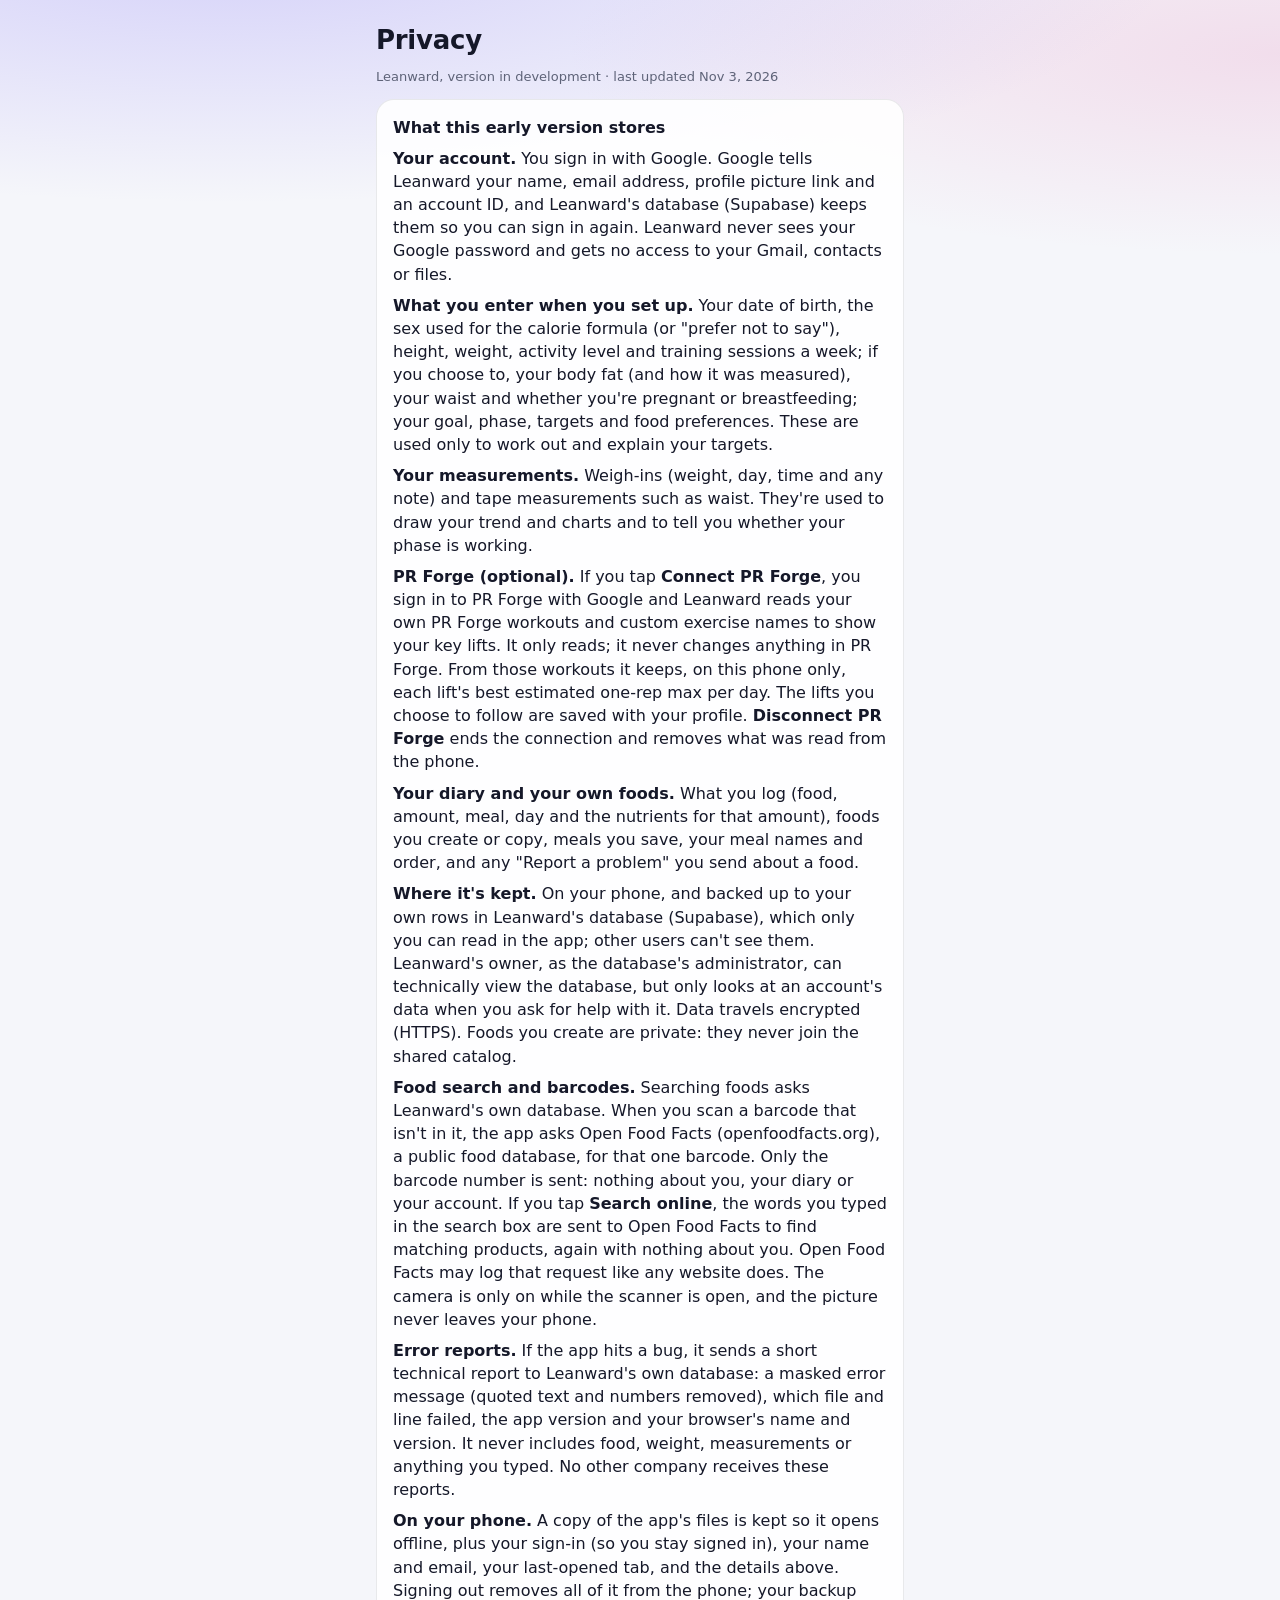
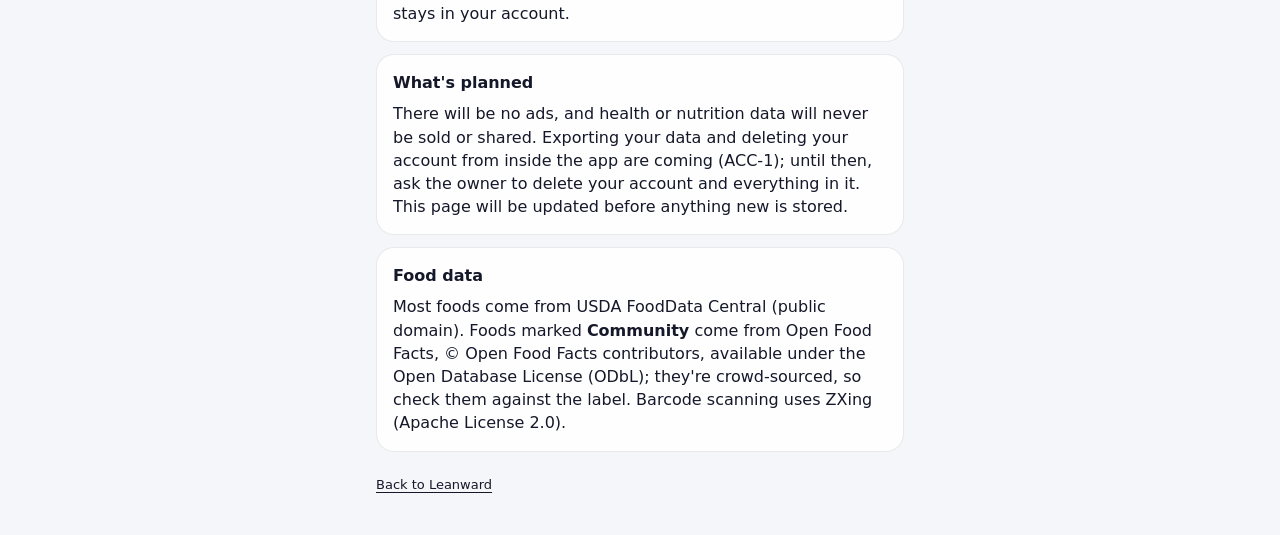
==== app/privacy.html @ 678f7751 "feat(progress): key lifts from PR Forge, read-only (M6b part 1) - Connect PR Forge: a second, read-o" ====
<!doctype html>
<html lang="en">
<head>
  <meta charset="utf-8">
  <meta name="viewport" content="width=device-width, initial-scale=1, viewport-fit=cover">
  <meta name="color-scheme" content="dark light">
  <title>Leanward privacy</title>
  <link rel="icon" type="image/svg+xml" href="icons/favicon.svg">
  <link rel="stylesheet" href="css/app.css">
</head>
<body>
  <main class="view" style="padding-bottom:40px">
    <header class="top"><h1>Privacy</h1><p class="muted small">Leanward, version in development · last updated Nov 3, 2026</p></header>
    <section class="card">
      <h2>What this early version stores</h2>
      <p><b>Your account.</b> You sign in with Google. Google tells Leanward your name, email address, profile picture link and an account ID, and Leanward's database (Supabase) keeps them so you can sign in again. Leanward never sees your Google password and gets no access to your Gmail, contacts or files.</p>
      <p><b>What you enter when you set up.</b> Your date of birth, the sex used for the calorie formula (or "prefer not to say"), height, weight, activity level and training sessions a week; if you choose to, your body fat (and how it was measured), your waist and whether you're pregnant or breastfeeding; your goal, phase, targets and food preferences. These are used only to work out and explain your targets.</p>
      <p><b>Your measurements.</b> Weigh-ins (weight, day, time and any note) and tape measurements such as waist. They're used to draw your trend and charts and to tell you whether your phase is working.</p>
      <p><b>PR Forge (optional).</b> If you tap <b>Connect PR Forge</b>, you sign in to PR Forge with Google and Leanward reads your own PR Forge workouts and custom exercise names to show your key lifts. It only reads; it never changes anything in PR Forge. From those workouts it keeps, on this phone only, each lift's best estimated one-rep max per day. The lifts you choose to follow are saved with your profile. <b>Disconnect PR Forge</b> ends the connection and removes what was read from the phone.</p>
      <p><b>Your diary and your own foods.</b> What you log (food, amount, meal, day and the nutrients for that amount), foods you create or copy, meals you save, your meal names and order, and any "Report a problem" you send about a food.</p>
      <p><b>Where it's kept.</b> On your phone, and backed up to your own rows in Leanward's database (Supabase), which only you can read in the app; other users can't see them. Leanward's owner, as the database's administrator, can technically view the database, but only looks at an account's data when you ask for help with it. Data travels encrypted (HTTPS). Foods you create are private: they never join the shared catalog.</p>
      <p><b>Food search and barcodes.</b> Searching foods asks Leanward's own database. When you scan a barcode that isn't in it, the app asks Open Food Facts (openfoodfacts.org), a public food database, for that one barcode. Only the barcode number is sent: nothing about you, your diary or your account. If you tap <b>Search online</b>, the words you typed in the search box are sent to Open Food Facts to find matching products, again with nothing about you. Open Food Facts may log that request like any website does. The camera is only on while the scanner is open, and the picture never leaves your phone.</p>
      <p><b>Error reports.</b> If the app hits a bug, it sends a short technical report to Leanward's own database: a masked error message (quoted text and numbers removed), which file and line failed, the app version and your browser's name and version. It never includes food, weight, measurements or anything you typed. No other company receives these reports.</p>
      <p><b>On your phone.</b> A copy of the app's files is kept so it opens offline, plus your sign-in (so you stay signed in), your name and email, your last-opened tab, and the details above. Signing out removes all of it from the phone; your backup stays in your account.</p>
    </section>
    <section class="card">
      <h2>What's planned</h2>
      <p>There will be no ads, and health or nutrition data will never be sold or shared. Exporting your data and deleting your account from inside the app are coming (ACC-1); until then, ask the owner to delete your account and everything in it. This page will be updated before anything new is stored.</p>
    </section>
    <section class="card">
      <h2>Food data</h2>
      <p>Most foods come from USDA FoodData Central (public domain). Foods marked <b>Community</b> come from Open Food Facts, © Open Food Facts contributors, available under the Open Database License (ODbL); they're crowd-sourced, so check them against the label. Barcode scanning uses ZXing (Apache License 2.0).</p>
    </section>
    <p><a class="link" href="./">Back to Leanward</a></p>
  </main>
</body>
</html>
---- app/css/app.css ----
/* Leanward — Phase Light (PRD §9). Dark first; the glow color follows the phase (ACC-6).
 * M0 uses the Aurora palette's recomp glow until phases exist. */
@font-face { font-family: "Onest"; font-style: normal; font-weight: 100 900; font-display: swap; src: url("../fonts/onest-latin-variable.woff2") format("woff2"); unicode-range: U+0000-00FF, U+0131, U+0152-0153, U+02BB-02BC, U+02C6, U+02DA, U+02DC, U+0304, U+0308, U+0329, U+2000-206F, U+20AC, U+2122, U+2191, U+2193, U+2212, U+2215, U+FEFF, U+FFFD; }
@font-face { font-family: "Onest"; font-style: normal; font-weight: 100 900; font-display: swap; src: url("../fonts/onest-latin-ext-variable.woff2") format("woff2"); unicode-range: U+0100-02BA, U+02BD-02C5, U+02C7-02CC, U+02CE-02D7, U+02DD-02FF, U+0304, U+0308, U+0329, U+1D00-1DBF, U+1E00-1E9F, U+1EF2-1EFF, U+2020, U+20A0-20AB, U+20AD-20C0, U+2113, U+2C60-2C7F, U+A720-A7FF; }

:root {
  --g1: #8a7cf8; --g2: #e37bb3;
  --g1a: rgba(138, 124, 248, .5); --g2a: rgba(227, 123, 179, .32); --acc-soft: rgba(138, 124, 248, .18);
  --bg: #0b0c12; --card: rgba(255, 255, 255, .055); --line: rgba(255, 255, 255, .08); --fg: #eef0f7; --muted: #9a9fb5;
  --track: rgba(255, 255, 255, .1); --tab: rgba(11, 12, 18, .94); --sheet: #14161f; --ink: #10121c;
  --ok: #7fd3a6; --bad: #f0b45a;
  --font: "Onest", -apple-system, "Segoe UI", system-ui, sans-serif;
  color-scheme: dark;
}
@media (prefers-color-scheme: light) {
  :root { --bg: #f5f6fa; --card: rgba(255, 255, 255, .88); --line: rgba(20, 24, 41, .09); --fg: #151829; --muted: #5e6378; --track: rgba(20, 24, 41, .08); --tab: rgba(255, 255, 255, .95); --sheet: #fff; --g1a: rgba(138, 124, 248, .3); --g2a: rgba(227, 123, 179, .2); --ok: #1d7a4c; --bad: #9a6410; color-scheme: light; }
}

* { box-sizing: border-box; }
html, body { height: 100%; margin: 0; }
body {
  font-family: var(--font); font-size: 16px; line-height: 1.45; color: var(--fg);
  background: radial-gradient(120% 46% at 18% -6%, var(--g1a), transparent 62%), radial-gradient(90% 36% at 100% 6%, var(--g2a), transparent 62%), var(--bg);
  background-attachment: fixed;
  -webkit-text-size-adjust: 100%;
}
#app { min-height: 100%; }
.view { max-width: 560px; margin: 0 auto; padding: calc(16px + env(safe-area-inset-top, 0px)) max(16px, env(safe-area-inset-right, 0px)) calc(110px + env(safe-area-inset-bottom, 0px)) max(16px, env(safe-area-inset-left, 0px)); display: grid; gap: 12px; align-content: start; }
.top h1 { margin: 6px 0 2px; font-size: 26px; letter-spacing: -.01em; }
h2 { font-size: 16px; margin: 0 0 8px; }
p { margin: 8px 0 0; }
.card { background: var(--card); border: 1px solid var(--line); border-radius: 18px; padding: 16px; }
.muted { color: var(--muted); }
.small { font-size: 13px; }
.chip { display: inline-flex; align-items: center; gap: 6px; font-size: 12px; font-weight: 600; padding: 4px 10px; border-radius: 999px; background: var(--acc-soft); }
.chip i { width: 7px; height: 7px; border-radius: 50%; background: linear-gradient(135deg, var(--g1), var(--g2)); }
.btn { display: inline-block; text-align: center; text-decoration: none; border: 0; border-radius: 14px; padding: 12px 16px; font: 600 15px var(--font); cursor: pointer; background: linear-gradient(135deg, var(--g1), var(--g2)); color: var(--ink); margin-top: 12px; }
.btn.ghost { background: var(--card); color: var(--fg); border: 1px solid var(--line); }
.link { color: var(--fg); }
.actions { display: flex; flex-wrap: wrap; gap: 8px; }
.actions .btn { margin-top: 10px; }
.status { display: flex; justify-content: space-between; align-items: center; gap: 12px; padding: 8px 0; border-top: 1px solid var(--line); font-size: 14px; }
.status:first-of-type { border-top: 0; }
.pill { font-size: 12px; font-weight: 600; padding: 3px 10px; border-radius: 999px; background: var(--track); max-width: 60%; text-align: right; }
.pill.ok { color: var(--ok); } .pill.bad { color: var(--bad); } .pill.wait { color: var(--muted); }
:focus-visible { outline: 2px solid var(--g1); outline-offset: 2px; }

.tabs { position: fixed; left: 0; right: 0; bottom: 0; display: grid; grid-template-columns: repeat(5, 1fr); padding: 8px max(6px, env(safe-area-inset-right, 0px)) calc(10px + env(safe-area-inset-bottom, 0px)) max(6px, env(safe-area-inset-left, 0px)); background: var(--tab); border-top: 1px solid var(--line); -webkit-backdrop-filter: blur(10px); backdrop-filter: blur(10px); z-index: 5; }
.tabs button { background: none; border: 0; font: 11px var(--font); color: var(--muted); display: grid; justify-items: center; gap: 3px; cursor: pointer; padding: 4px 0; min-height: 44px; }
.tabs svg { width: 24px; height: 24px; }
.tabs [aria-current="page"] { color: var(--fg); font-weight: 700; }
.plus { position: fixed; right: max(18px, env(safe-area-inset-right, 0px)); bottom: calc(84px + env(safe-area-inset-bottom, 0px)); width: 56px; height: 56px; border-radius: 50%; border: 0; background: linear-gradient(135deg, var(--g1), var(--g2)); color: var(--ink); font-size: 30px; line-height: 1; cursor: pointer; z-index: 6; box-shadow: 0 8px 20px rgba(0, 0, 0, .3); }

.scrim { position: fixed; inset: 0; background: rgba(0, 0, 0, .45); z-index: 10; }
.sheet { position: fixed; left: 0; right: 0; bottom: 0; background: var(--sheet); border-radius: 22px 22px 0 0; padding: 12px 20px calc(24px + env(safe-area-inset-bottom, 0px)); z-index: 11; max-width: 560px; margin: 0 auto; }
.grab { width: 38px; height: 5px; border-radius: 3px; background: var(--track); margin: 0 auto 12px; }
.toast { position: fixed; left: 50%; transform: translateX(-50%); bottom: calc(150px + env(safe-area-inset-bottom, 0px)); background: var(--fg); color: var(--bg); font-size: 14px; font-weight: 600; padding: 9px 16px; border-radius: 999px; z-index: 30; max-width: 90%; }
[hidden] { display: none !important; }

/* Sign-in */
.signin { min-height: 100vh; align-content: center; padding-bottom: calc(40px + env(safe-area-inset-bottom, 0px)); }
.signin .brand { text-align: center; display: grid; justify-items: center; gap: 4px; margin-bottom: 8px; }
.signin .brand img { width: 84px; height: auto; margin-bottom: 6px; }
.signin .brand h1 { margin: 0; font-size: 34px; font-weight: 500; letter-spacing: -.02em; }
.signin .brand p { margin: 0; }
.btn.block { display: flex; width: 100%; justify-content: center; align-items: center; gap: 10px; }
.btn.google { background: #fff; color: #1f1f1f; border: 1px solid #dadce0; }
.btn.google .g { width: 20px; height: 20px; }
.btn[disabled] { opacity: .6; cursor: default; }
.center { text-align: center; }
.warn { color: var(--bad); }
@media (prefers-reduced-motion: reduce) { * { transition: none !important; animation: none !important; } }

/* Onboarding, Phase and forms (M3) — from the prototype's styles, on the app's tokens. */
:root { --input: rgba(255, 255, 255, .06); --mono: ui-monospace, "SF Mono", Menlo, Consolas, monospace; }
@media (prefers-color-scheme: light) { :root { --input: #fff; } }
input[type=text], input[type=number], input[type=date], input[type=email], input[type=password], select { width: 100%; font: inherit; font-size: 16px; color: var(--fg); background: var(--input); border: 1px solid var(--line); border-radius: 12px; padding: 11px 12px; }
select option, select optgroup { background-color: var(--sheet); color: var(--fg); }
.field { display: grid; gap: 5px; }
.field label, .field .lab { font-size: 12.5px; color: var(--muted); }
.grid2 { display: grid; grid-template-columns: 1fr 1fr; gap: 10px; }
.grid3 { display: grid; grid-template-columns: repeat(3, 1fr); gap: 10px; }
.seg { display: grid; grid-auto-flow: column; grid-auto-columns: 1fr; gap: 3px; padding: 3px; border-radius: 12px; background: var(--track); }
.seg.rows { grid-auto-flow: row; grid-template-columns: repeat(3, 1fr); }
.seg button { border: 0; background: none; padding: 9px 4px; border-radius: 9px; font: 600 13px var(--font); color: var(--muted); cursor: pointer; min-height: 40px; }
.seg button[aria-pressed="true"] { background: var(--sheet); color: var(--fg); box-shadow: 0 1px 3px rgba(0, 0, 0, .15); }
.seg button:disabled { opacity: .4; cursor: not-allowed; }
.opts { display: grid; gap: 8px; }
.opt { display: grid; gap: 2px; text-align: left; padding: 12px 14px; border-radius: 14px; border: 1px solid var(--line); background: var(--card); color: var(--fg); font-family: var(--font); cursor: pointer; width: 100%; }
.opt b { font-size: 14.5px; }
.opt span { font-size: 12.5px; color: var(--muted); }
.opt[aria-checked="true"] { border-color: var(--g1); box-shadow: inset 0 0 0 1px var(--g1); background: var(--acc-soft); }
.opt:disabled { opacity: .45; cursor: not-allowed; }
.note { font-size: 12.5px; color: var(--muted); background: var(--track); border-radius: 12px; padding: 10px 12px; }
.warnbox { font-size: 12.5px; background: rgba(240, 180, 80, .16); border-radius: 12px; padding: 10px 12px; }
.check { display: flex; gap: 10px; align-items: center; font-size: 13.5px; }
.check input { width: 20px; height: 20px; accent-color: var(--g1); }
.ob-top { display: flex; align-items: center; gap: 10px; }
.dots { display: flex; gap: 5px; flex: 1; }
.dots i { height: 4px; flex: 1; border-radius: 2px; background: var(--track); }
.dots i.on { background: linear-gradient(90deg, var(--g1), var(--g2)); }
.ob h2 { font-size: 25px; margin: 4px 0 0; line-height: 1.15; letter-spacing: -.01em; }
.ob .lede { margin: 4px 0 0; color: var(--muted); font-size: 14px; }
.iconbtn { width: 36px; height: 36px; border-radius: 10px; border: 1px solid var(--line); background: var(--card); color: var(--fg); display: grid; place-content: center; cursor: pointer; font-size: 18px; line-height: 1; }
.link { background: none; border: 0; color: var(--fg); text-decoration: underline; text-underline-offset: 3px; cursor: pointer; padding: 0; font: 13px var(--font); }
.row { display: flex; justify-content: space-between; align-items: center; gap: 10px; }
.working { font-family: var(--mono); font-size: 11.5px; line-height: 1.6; display: grid; gap: 4px; margin-top: 8px; }
.working div { padding-left: 10px; border-left: 2px solid var(--track); }
.targets { display: grid; grid-template-columns: repeat(4, 1fr); gap: 8px; text-align: center; }
.targets div { background: var(--track); border-radius: 12px; padding: 8px 4px; }
.targets b { display: block; font-size: 17px; }
.targets span { font-size: 11px; color: var(--muted); }
.sec { font-size: 11px; letter-spacing: .1em; text-transform: uppercase; color: var(--muted); font-weight: 600; margin: 4px 2px -4px; }
.chips2 { display: flex; flex-wrap: wrap; gap: 6px; }
.chips2 button { border: 1px solid var(--line); background: var(--sheet); border-radius: 999px; padding: 8px 12px; font: 600 13px var(--font); cursor: pointer; color: var(--fg); }
.chips2 button[aria-pressed="true"] { background: var(--acc-soft); border-color: var(--g1); }
.route { position: relative; height: 8px; border-radius: 4px; background: var(--track); margin: 12px 0 6px; }
.route i { position: absolute; left: 0; top: 0; bottom: 0; border-radius: 4px; background: linear-gradient(90deg, var(--g1), var(--g2)); }
.sig { display: grid; gap: 4px; padding: 10px 0; border-top: 1px solid var(--line); }
.sig:first-of-type { border-top: 0; }
.sig p { margin: 0; font-size: 12.5px; color: var(--muted); }
.list { display: grid; }
.item { display: grid; grid-template-columns: 1fr auto; gap: 10px; align-items: center; padding: 10px 0; border-top: 1px solid var(--line); }
.item:first-child { border-top: 0; }
.item .t { font-size: 13.5px; font-weight: 600; }
.item .s { display: block; font-size: 11.5px; color: var(--muted); }
details summary { cursor: pointer; font-size: 13.5px; font-weight: 600; }
.btn.sm { padding: 8px 12px; font-size: 13px; margin-top: 0; }
.pill.watch { color: var(--bad); }
.sheet { max-height: 90vh; overflow-y: auto; display: grid; gap: 12px; }
.sheet h2 { margin: 0; }
/* iPhone Safari gives date fields their own width and height; keep them inside the column like other fields. */
input[type=date] { -webkit-appearance: none; appearance: none; display: block; min-width: 0; max-width: 100%; min-height: 46px; text-align: left; }
input[type=date]::-webkit-date-and-time-value { text-align: left; }
.field { min-width: 0; }

/* Find a food, food detail and the scanner (M4b) */
.sheet.tall { min-height: 70vh; }
input[type=search] { width: 100%; font: inherit; font-size: 16px; color: var(--fg); background: var(--input); border: 1px solid var(--line); border-radius: 12px; padding: 11px 12px; -webkit-appearance: none; appearance: none; }
.item.food { background: none; border: 0; border-top: 1px solid var(--line); color: var(--fg); font-family: var(--font); text-align: left; cursor: pointer; width: 100%; }
.item.food:first-child { border-top: 0; }
.badge { font-size: 10.5px; font-weight: 700; padding: 3px 7px; border-radius: 6px; background: var(--track); color: var(--muted); white-space: nowrap; letter-spacing: .02em; }
.badge.verified { color: var(--ok); }
.badge.community { color: var(--bad); }
.scanbox { position: relative; border-radius: 16px; overflow: hidden; background: #000; aspect-ratio: 3 / 4; max-height: 55vh; }
.scanbox video { width: 100%; height: 100%; object-fit: cover; display: block; }
.scanbox i { position: absolute; left: 12%; right: 12%; top: 42%; height: 16%; border: 2px solid rgba(255, 255, 255, .8); border-radius: 12px; box-shadow: 0 0 0 999px rgba(0, 0, 0, .25); }
.sheet { align-content: start; }
.btn[disabled] { opacity: .45; filter: grayscale(.6); }

/* Diary (M5a) */
.bar { height: 6px; border-radius: 3px; background: var(--track); margin-top: 6px; overflow: hidden; }
.bar i { display: block; height: 100%; border-radius: 3px; background: linear-gradient(90deg, var(--g1), var(--g2)); }
.macros { display: grid; grid-template-columns: repeat(4, 1fr); gap: 10px; margin-top: 12px; }
.macros b { display: block; font-size: 15px; }
.item .k { font-size: 14px; font-weight: 600; text-align: right; }
.item .k small { display: block; font-weight: 400; color: var(--muted); font-size: 11px; }
.card.slim { padding: 10px 16px; }

/* Progress charts (PRG-1): hand-drawn SVG, colored from the theme tokens. */
.chart { width: 100%; height: auto; display: block; margin-top: 8px; }
.chart text { font: 10px var(--font); fill: var(--muted); }
.chart .grid { stroke: var(--line); stroke-width: 1; }
.chart .phase { stroke: var(--muted); stroke-width: 1; stroke-dasharray: 3 3; opacity: .7; }
.chart .dot { fill: var(--muted); }
.chart .trend { fill: none; stroke: var(--g1); stroke-width: 2.2; stroke-linejoin: round; stroke-linecap: round; }
.chart .target { fill: none; stroke: var(--g2); stroke-width: 1.4; stroke-dasharray: 5 4; }
.legend { display: flex; flex-wrap: wrap; gap: 4px 14px; margin: 4px 0 0; }
.legend span { display: inline-flex; align-items: center; gap: 6px; }
.legend i { display: inline-block; }
.legend .k-dot { width: 7px; height: 7px; border-radius: 50%; background: var(--muted); }
.legend .k-trend { width: 16px; height: 3px; border-radius: 2px; background: var(--g1); }
.legend .k-target { width: 16px; height: 0; border-top: 2px dashed var(--g2); }
input[type=time] { width: 100%; min-width: 0; font: inherit; font-size: 16px; color: var(--fg); background: var(--input); border: 1px solid var(--line); border-radius: 12px; padding: 11px 12px; -webkit-appearance: none; appearance: none; }
.lift { padding: 12px 0; border-top: 1px solid var(--line); }
.lift:first-of-type { border-top: 0; }
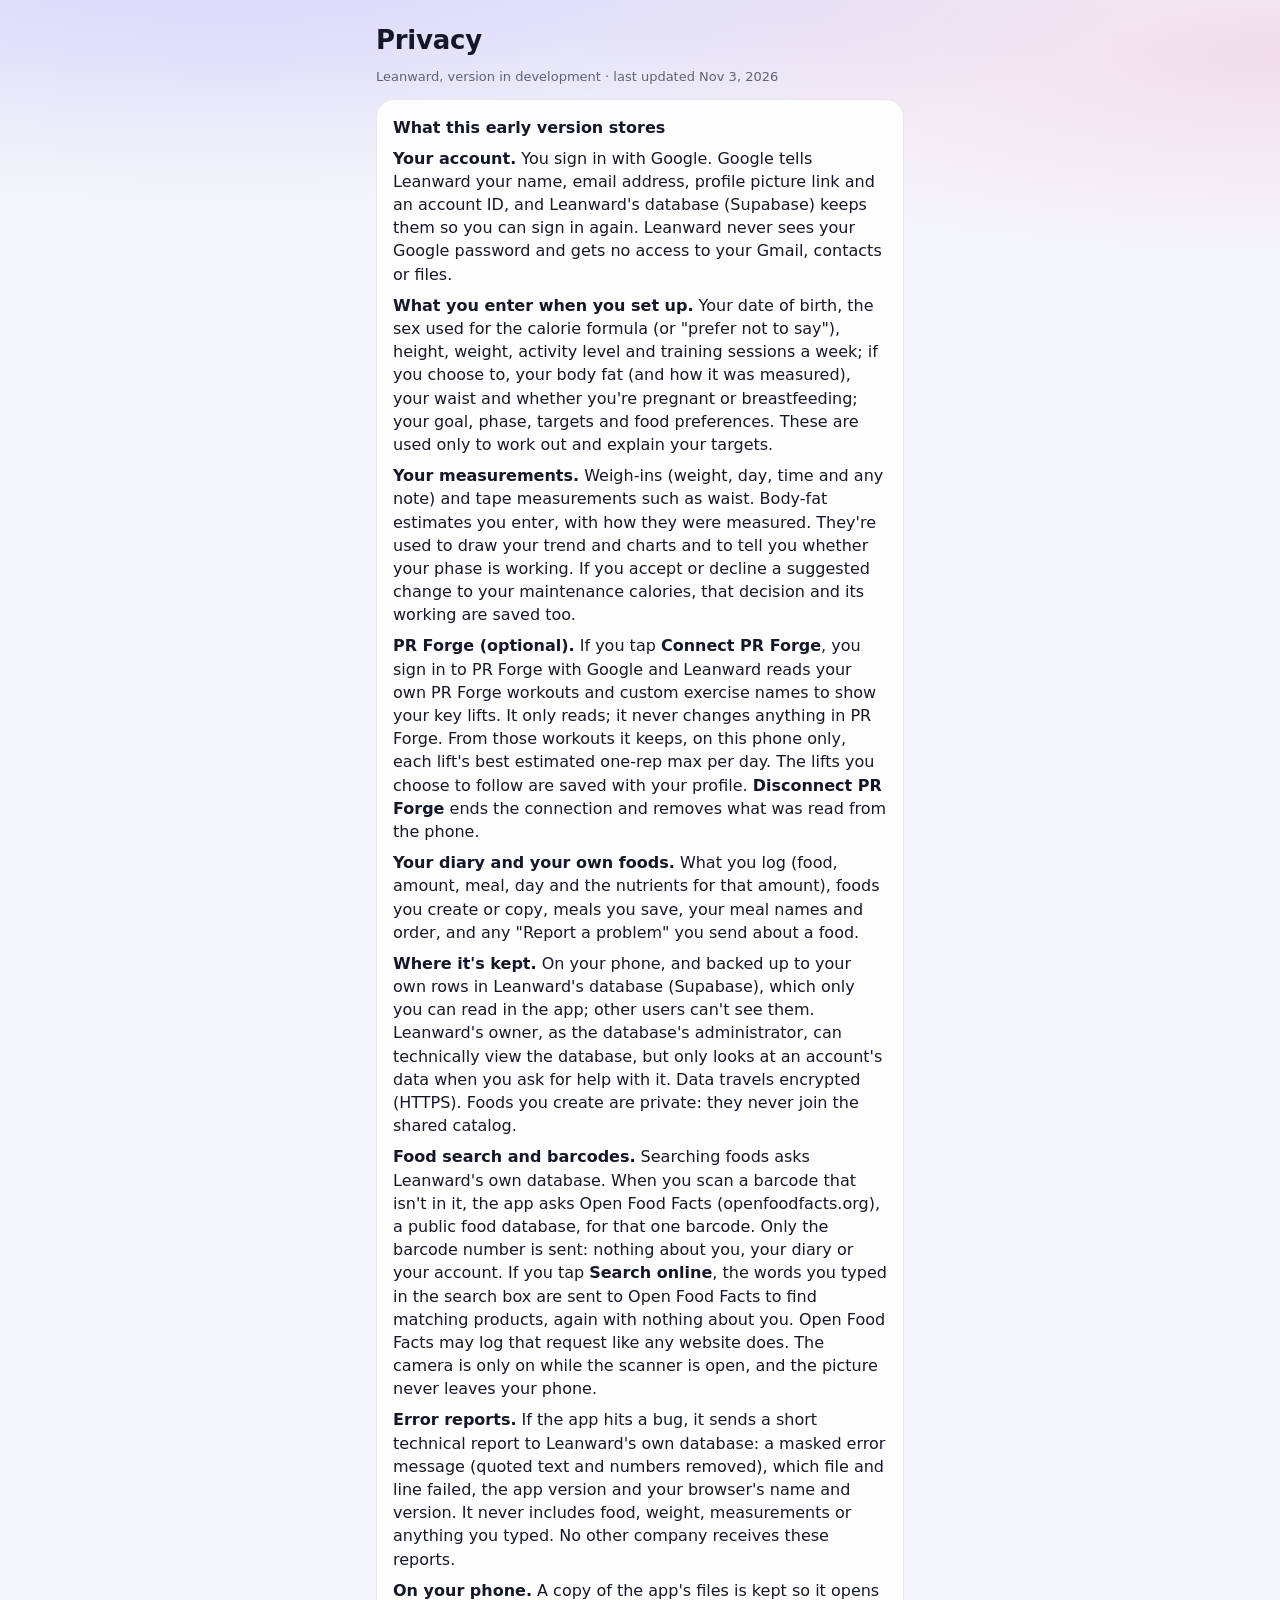
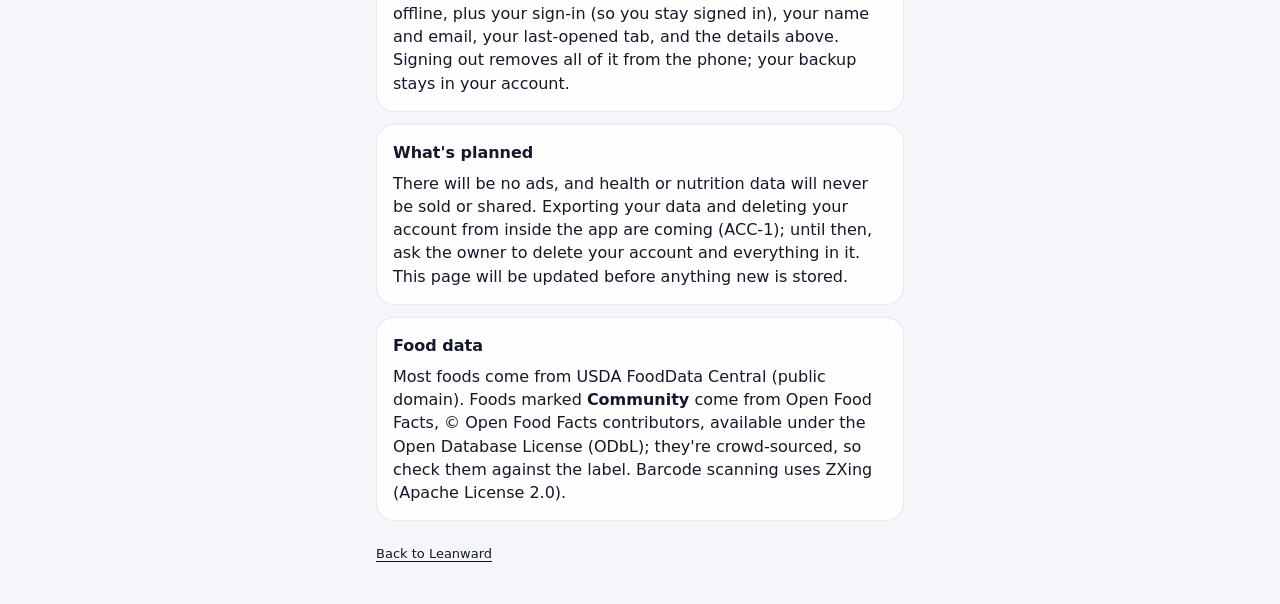
==== commit 06d6e74d: "feat(phase): maintenance check and body-fat entries (M6b part 2) - Maintenance check on the Phase ta" ====
--- a/app/privacy.html
+++ b/app/privacy.html
@@ -15,7 +15,7 @@
       <h2>What this early version stores</h2>
       <p><b>Your account.</b> You sign in with Google. Google tells Leanward your name, email address, profile picture link and an account ID, and Leanward's database (Supabase) keeps them so you can sign in again. Leanward never sees your Google password and gets no access to your Gmail, contacts or files.</p>
       <p><b>What you enter when you set up.</b> Your date of birth, the sex used for the calorie formula (or "prefer not to say"), height, weight, activity level and training sessions a week; if you choose to, your body fat (and how it was measured), your waist and whether you're pregnant or breastfeeding; your goal, phase, targets and food preferences. These are used only to work out and explain your targets.</p>
-      <p><b>Your measurements.</b> Weigh-ins (weight, day, time and any note) and tape measurements such as waist. They're used to draw your trend and charts and to tell you whether your phase is working.</p>
+      <p><b>Your measurements.</b> Weigh-ins (weight, day, time and any note) and tape measurements such as waist. Body-fat estimates you enter, with how they were measured. They're used to draw your trend and charts and to tell you whether your phase is working. If you accept or decline a suggested change to your maintenance calories, that decision and its working are saved too.</p>
       <p><b>PR Forge (optional).</b> If you tap <b>Connect PR Forge</b>, you sign in to PR Forge with Google and Leanward reads your own PR Forge workouts and custom exercise names to show your key lifts. It only reads; it never changes anything in PR Forge. From those workouts it keeps, on this phone only, each lift's best estimated one-rep max per day. The lifts you choose to follow are saved with your profile. <b>Disconnect PR Forge</b> ends the connection and removes what was read from the phone.</p>
       <p><b>Your diary and your own foods.</b> What you log (food, amount, meal, day and the nutrients for that amount), foods you create or copy, meals you save, your meal names and order, and any "Report a problem" you send about a food.</p>
       <p><b>Where it's kept.</b> On your phone, and backed up to your own rows in Leanward's database (Supabase), which only you can read in the app; other users can't see them. Leanward's owner, as the database's administrator, can technically view the database, but only looks at an account's data when you ask for help with it. Data travels encrypted (HTTPS). Foods you create are private: they never join the shared catalog.</p>
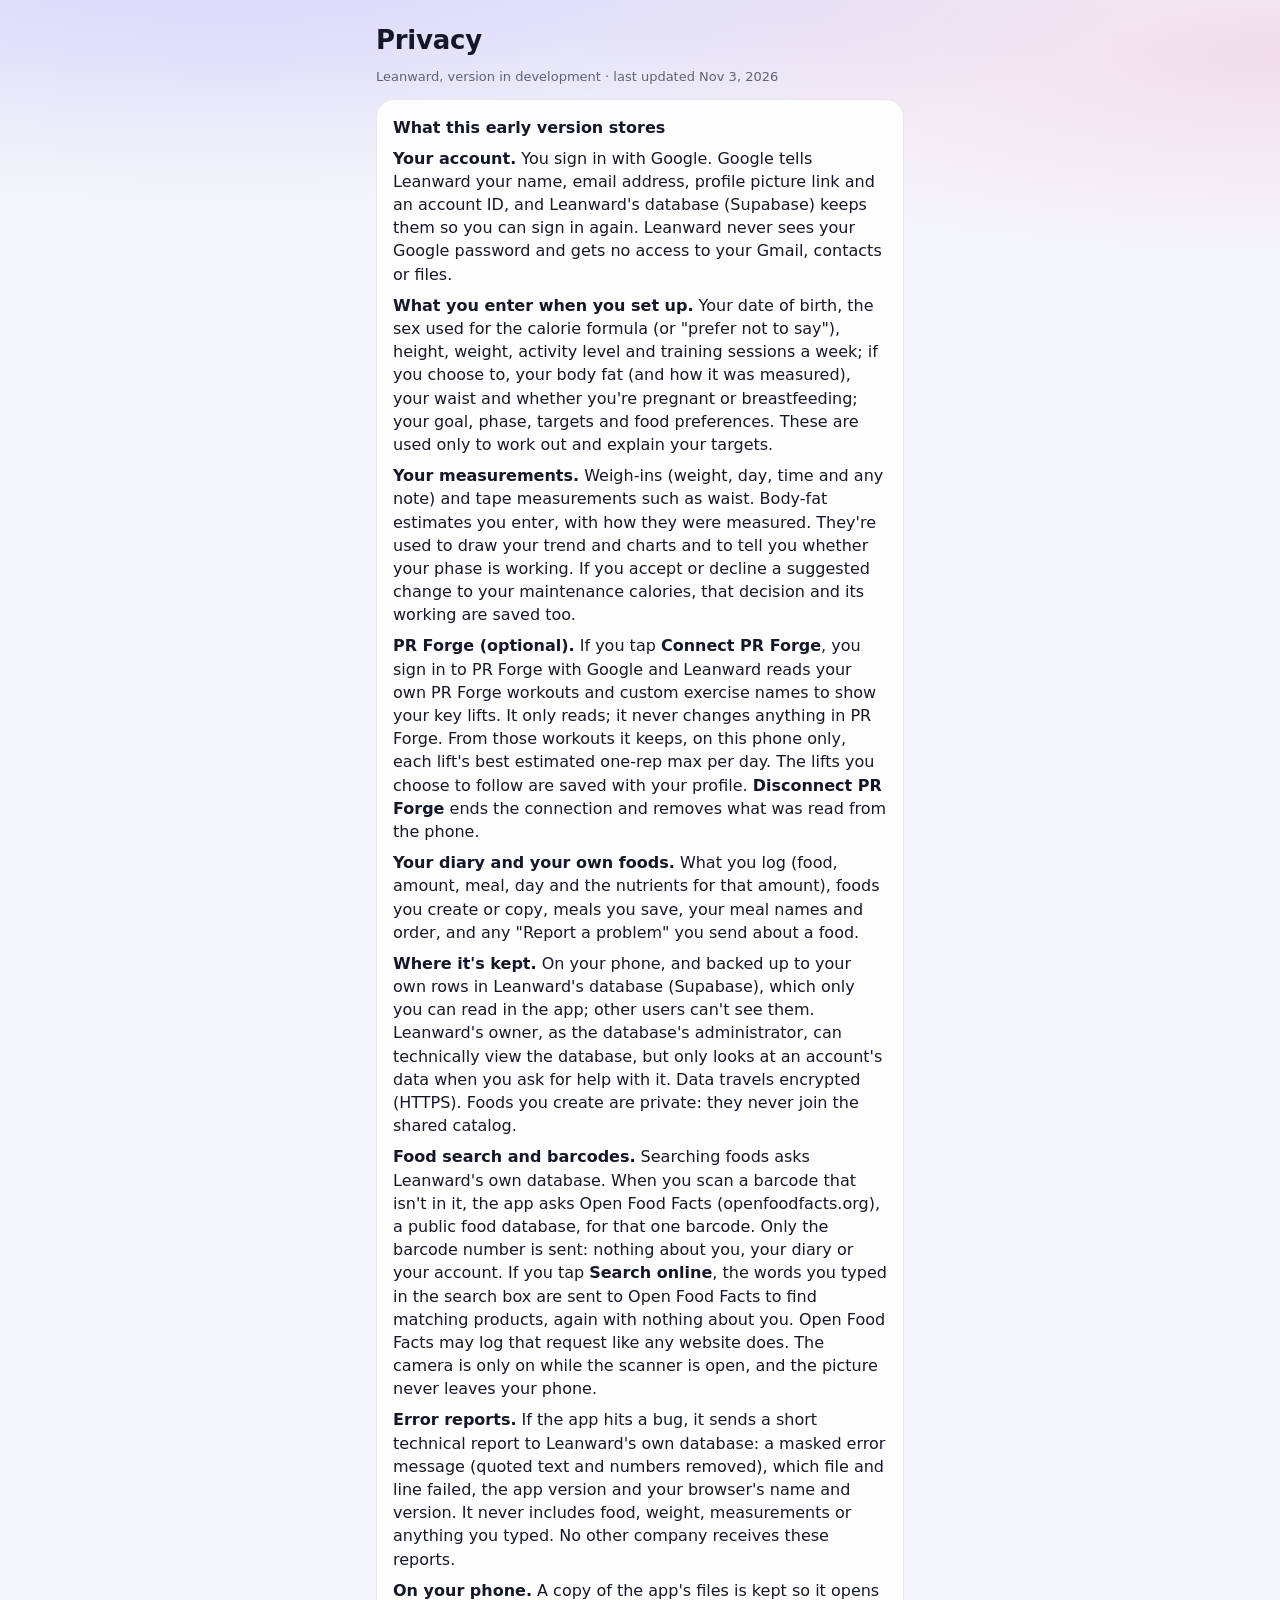
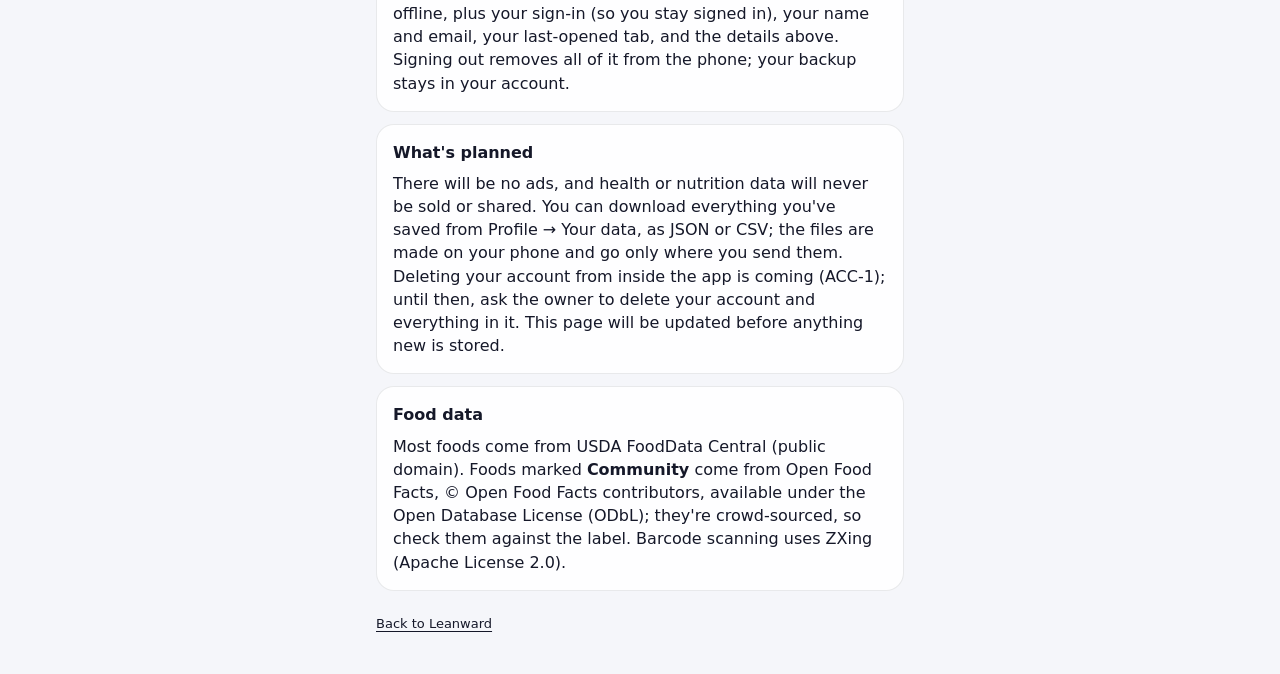
==== commit 49ee5232: "feat(home): M7a - Home screen, Profile settings, support link and data export - Home: calories with " ====
--- a/app/privacy.html
+++ b/app/privacy.html
@@ -25,7 +25,7 @@
     </section>
     <section class="card">
       <h2>What's planned</h2>
-      <p>There will be no ads, and health or nutrition data will never be sold or shared. Exporting your data and deleting your account from inside the app are coming (ACC-1); until then, ask the owner to delete your account and everything in it. This page will be updated before anything new is stored.</p>
+      <p>There will be no ads, and health or nutrition data will never be sold or shared. You can download everything you've saved from Profile → Your data, as JSON or CSV; the files are made on your phone and go only where you send them. Deleting your account from inside the app is coming (ACC-1); until then, ask the owner to delete your account and everything in it. This page will be updated before anything new is stored.</p>
     </section>
     <section class="card">
       <h2>Food data</h2>
--- a/app/css/app.css
+++ b/app/css/app.css
@@ -174,3 +174,6 @@
 input[type=time] { width: 100%; min-width: 0; font: inherit; font-size: 16px; color: var(--fg); background: var(--input); border: 1px solid var(--line); border-radius: 12px; padding: 11px 12px; -webkit-appearance: none; appearance: none; }
 .lift { padding: 12px 0; border-top: 1px solid var(--line); }
 .lift:first-of-type { border-top: 0; }
+.macros.three { grid-template-columns: repeat(3, 1fr); }
+.cardbtn { display: block; width: 100%; text-align: left; font-family: var(--font); color: var(--fg); cursor: pointer; }
+.cardbtn:focus-visible { outline: 2px solid var(--g1); outline-offset: 2px; }
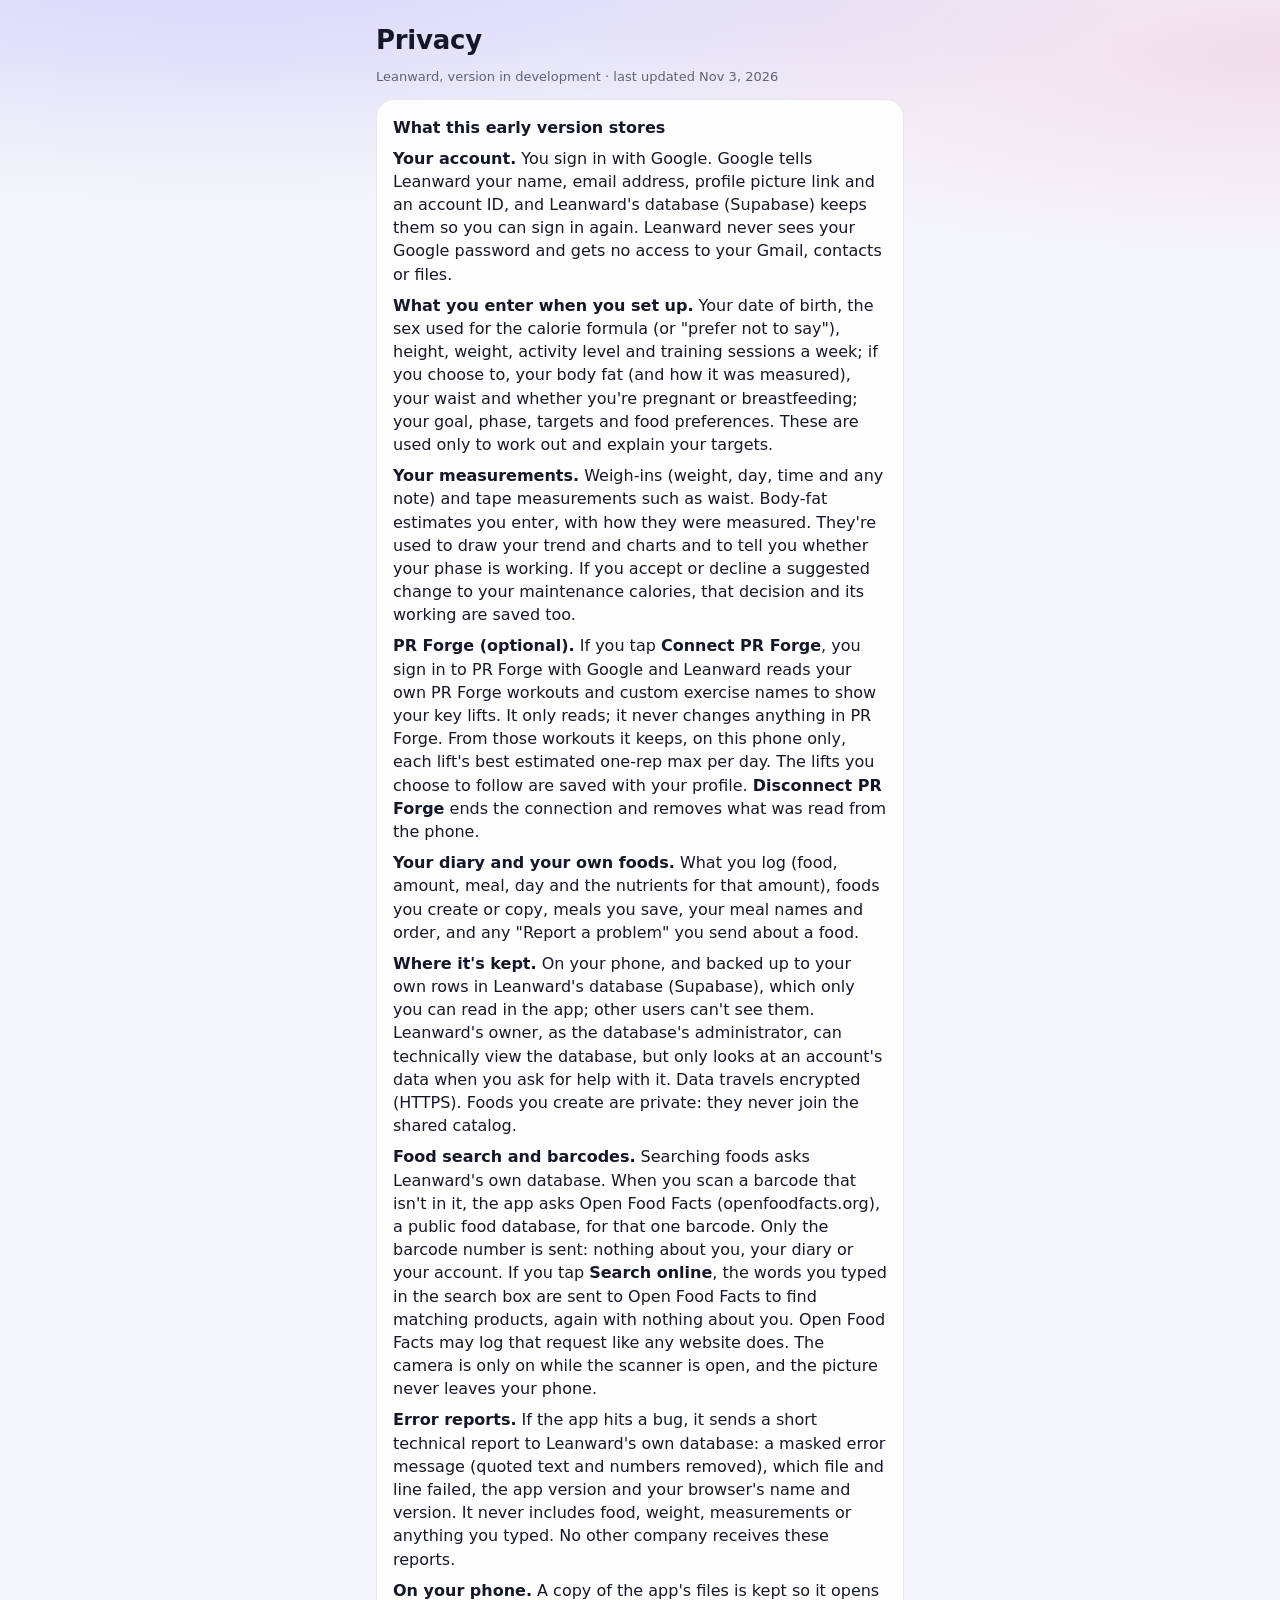
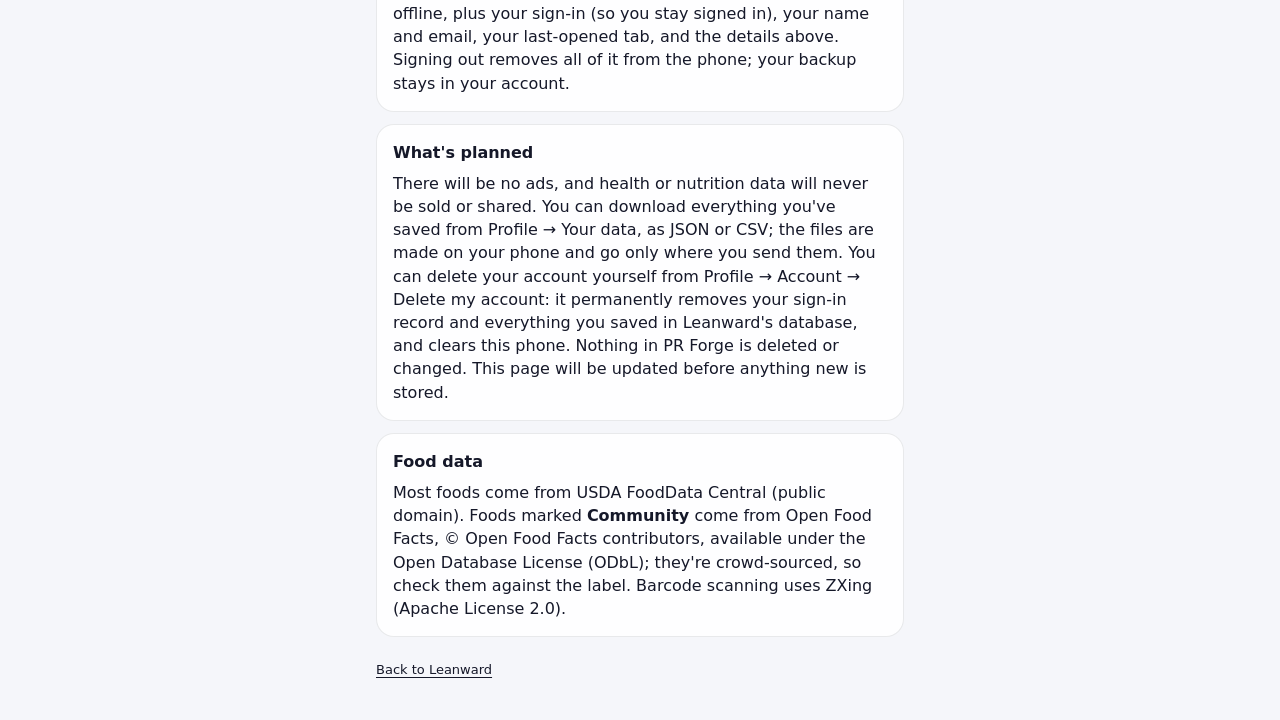
==== commit 26d1175b: "feat(account): M7b - delete account, edit details, appearance, entitlement switch - ACC-1: lw_delete" ====
--- a/app/privacy.html
+++ b/app/privacy.html
@@ -25,7 +25,7 @@
     </section>
     <section class="card">
       <h2>What's planned</h2>
-      <p>There will be no ads, and health or nutrition data will never be sold or shared. You can download everything you've saved from Profile → Your data, as JSON or CSV; the files are made on your phone and go only where you send them. Deleting your account from inside the app is coming (ACC-1); until then, ask the owner to delete your account and everything in it. This page will be updated before anything new is stored.</p>
+      <p>There will be no ads, and health or nutrition data will never be sold or shared. You can download everything you've saved from Profile → Your data, as JSON or CSV; the files are made on your phone and go only where you send them. You can delete your account yourself from Profile → Account → Delete my account: it permanently removes your sign-in record and everything you saved in Leanward's database, and clears this phone. Nothing in PR Forge is deleted or changed. This page will be updated before anything new is stored.</p>
     </section>
     <section class="card">
       <h2>Food data</h2>
--- a/app/css/app.css
+++ b/app/css/app.css
@@ -4,17 +4,21 @@
 @font-face { font-family: "Onest"; font-style: normal; font-weight: 100 900; font-display: swap; src: url("../fonts/onest-latin-ext-variable.woff2") format("woff2"); unicode-range: U+0100-02BA, U+02BD-02C5, U+02C7-02CC, U+02CE-02D7, U+02DD-02FF, U+0304, U+0308, U+0329, U+1D00-1DBF, U+1E00-1E9F, U+1EF2-1EFF, U+2020, U+20A0-20AB, U+20AD-20C0, U+2113, U+2C60-2C7F, U+A720-A7FF; }
 
 :root {
-  --g1: #8a7cf8; --g2: #e37bb3;
-  --g1a: rgba(138, 124, 248, .5); --g2a: rgba(227, 123, 179, .32); --acc-soft: rgba(138, 124, 248, .18);
+  /* The two phase colors (--g1, --g2) come from the palette and phase (js/theme.js sets the -rgb values). */
+  --g1-rgb: 138, 124, 248; --g2-rgb: 227, 123, 179; --ga1: .5; --ga2: .32;
+  --g1: rgb(var(--g1-rgb)); --g2: rgb(var(--g2-rgb));
+  --g1a: rgba(var(--g1-rgb), var(--ga1)); --g2a: rgba(var(--g2-rgb), var(--ga2)); --acc-soft: rgba(var(--g1-rgb), .18);
   --bg: #0b0c12; --card: rgba(255, 255, 255, .055); --line: rgba(255, 255, 255, .08); --fg: #eef0f7; --muted: #9a9fb5;
   --track: rgba(255, 255, 255, .1); --tab: rgba(11, 12, 18, .94); --sheet: #14161f; --ink: #10121c;
   --ok: #7fd3a6; --bad: #f0b45a;
   --font: "Onest", -apple-system, "Segoe UI", system-ui, sans-serif;
   color-scheme: dark;
 }
+/* Light: when the phone is in light mode and the person hasn't chosen Dark, or when they chose Light (ACC-6). */
 @media (prefers-color-scheme: light) {
-  :root { --bg: #f5f6fa; --card: rgba(255, 255, 255, .88); --line: rgba(20, 24, 41, .09); --fg: #151829; --muted: #5e6378; --track: rgba(20, 24, 41, .08); --tab: rgba(255, 255, 255, .95); --sheet: #fff; --g1a: rgba(138, 124, 248, .3); --g2a: rgba(227, 123, 179, .2); --ok: #1d7a4c; --bad: #9a6410; color-scheme: light; }
+  :root:not([data-theme="dark"]) { --bg: #f5f6fa; --card: rgba(255, 255, 255, .88); --line: rgba(20, 24, 41, .09); --fg: #151829; --muted: #5e6378; --track: rgba(20, 24, 41, .08); --tab: rgba(255, 255, 255, .95); --sheet: #fff; --ga1: .3; --ga2: .2; --ok: #1d7a4c; --bad: #9a6410; --input: #fff; color-scheme: light; }
 }
+:root[data-theme="light"] { --bg: #f5f6fa; --card: rgba(255, 255, 255, .88); --line: rgba(20, 24, 41, .09); --fg: #151829; --muted: #5e6378; --track: rgba(20, 24, 41, .08); --tab: rgba(255, 255, 255, .95); --sheet: #fff; --ga1: .3; --ga2: .2; --ok: #1d7a4c; --bad: #9a6410; --input: #fff; color-scheme: light; }
 
 * { box-sizing: border-box; }
 html, body { height: 100%; margin: 0; }
@@ -73,7 +77,6 @@
 
 /* Onboarding, Phase and forms (M3) — from the prototype's styles, on the app's tokens. */
 :root { --input: rgba(255, 255, 255, .06); --mono: ui-monospace, "SF Mono", Menlo, Consolas, monospace; }
-@media (prefers-color-scheme: light) { :root { --input: #fff; } }
 input[type=text], input[type=number], input[type=date], input[type=email], input[type=password], select { width: 100%; font: inherit; font-size: 16px; color: var(--fg); background: var(--input); border: 1px solid var(--line); border-radius: 12px; padding: 11px 12px; }
 select option, select optgroup { background-color: var(--sheet); color: var(--fg); }
 .field { display: grid; gap: 5px; }
@@ -177,3 +180,5 @@
 .macros.three { grid-template-columns: repeat(3, 1fr); }
 .cardbtn { display: block; width: 100%; text-align: left; font-family: var(--font); color: var(--fg); cursor: pointer; }
 .cardbtn:focus-visible { outline: 2px solid var(--g1); outline-offset: 2px; }
+.swatch { width: 44px; height: 16px; border-radius: 8px; display: inline-block; }
+.btn.danger { background: none; border: 1px solid var(--bad); color: var(--bad); }
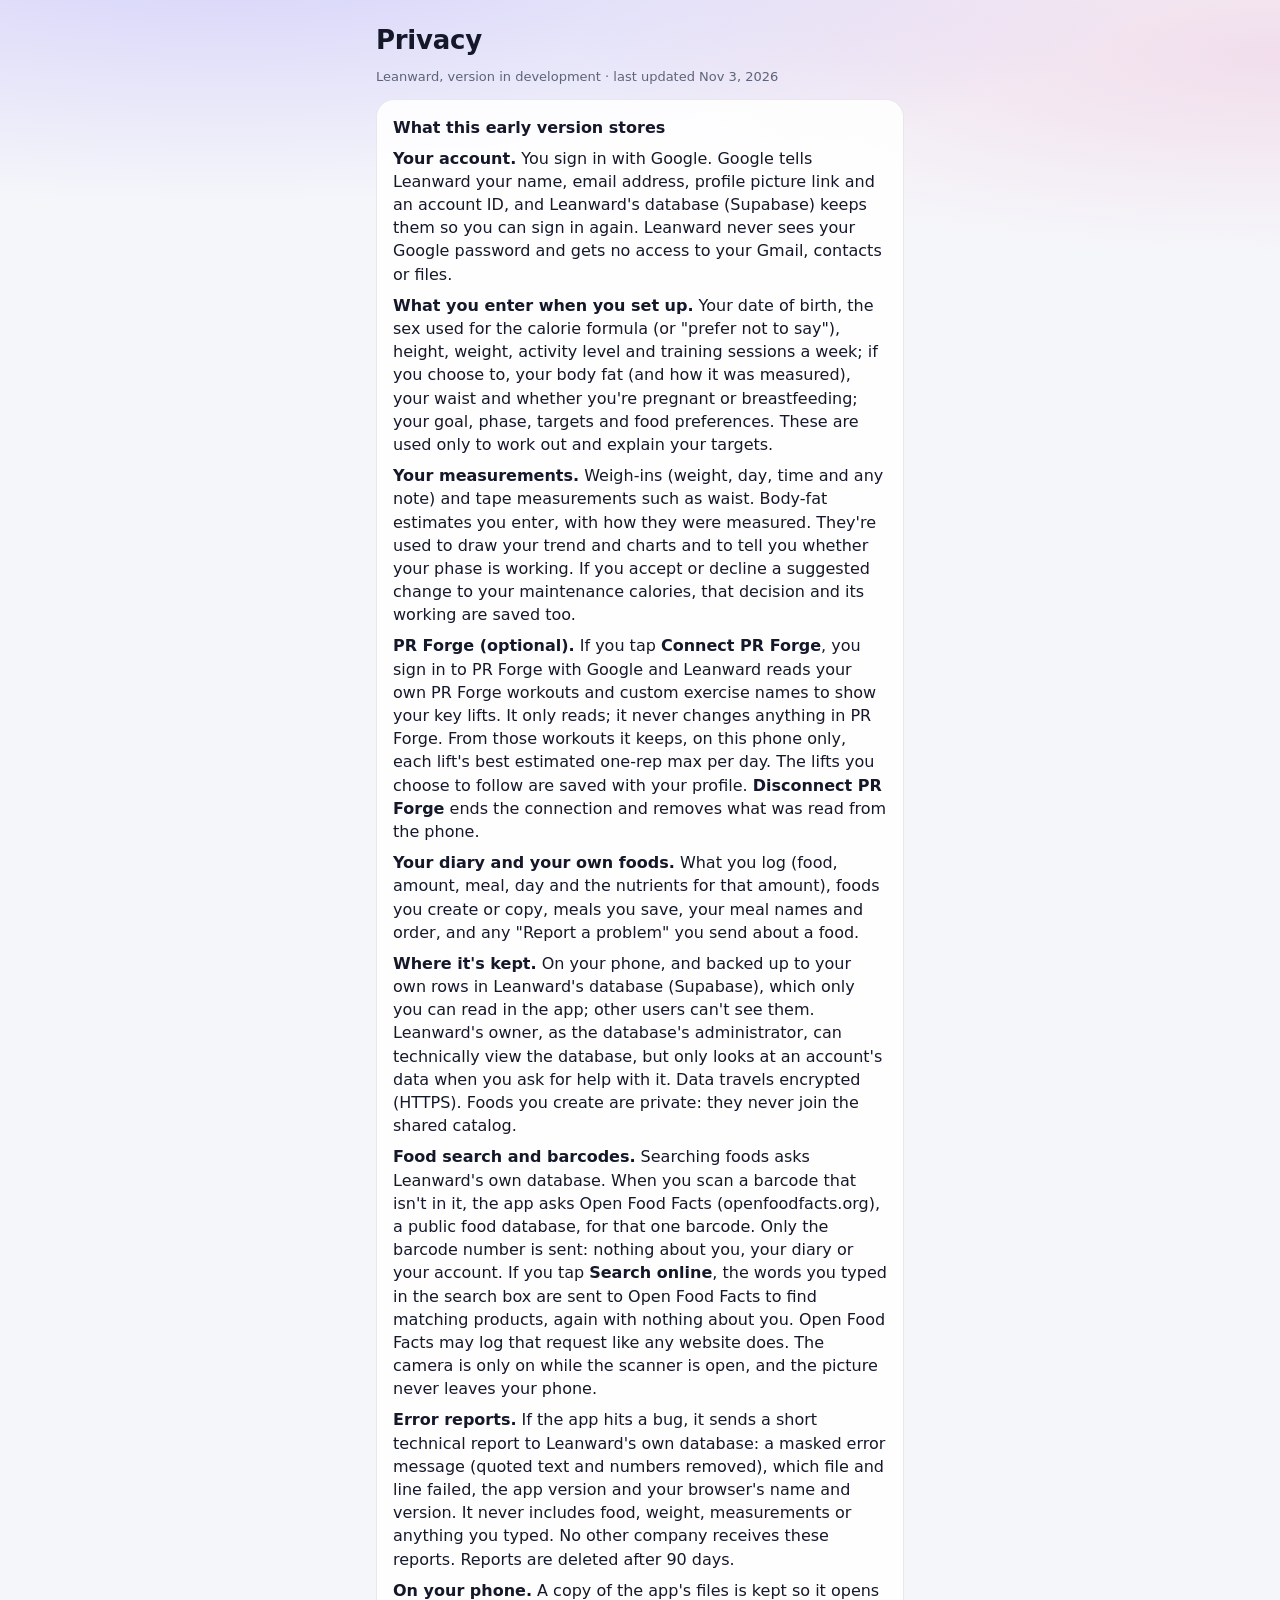
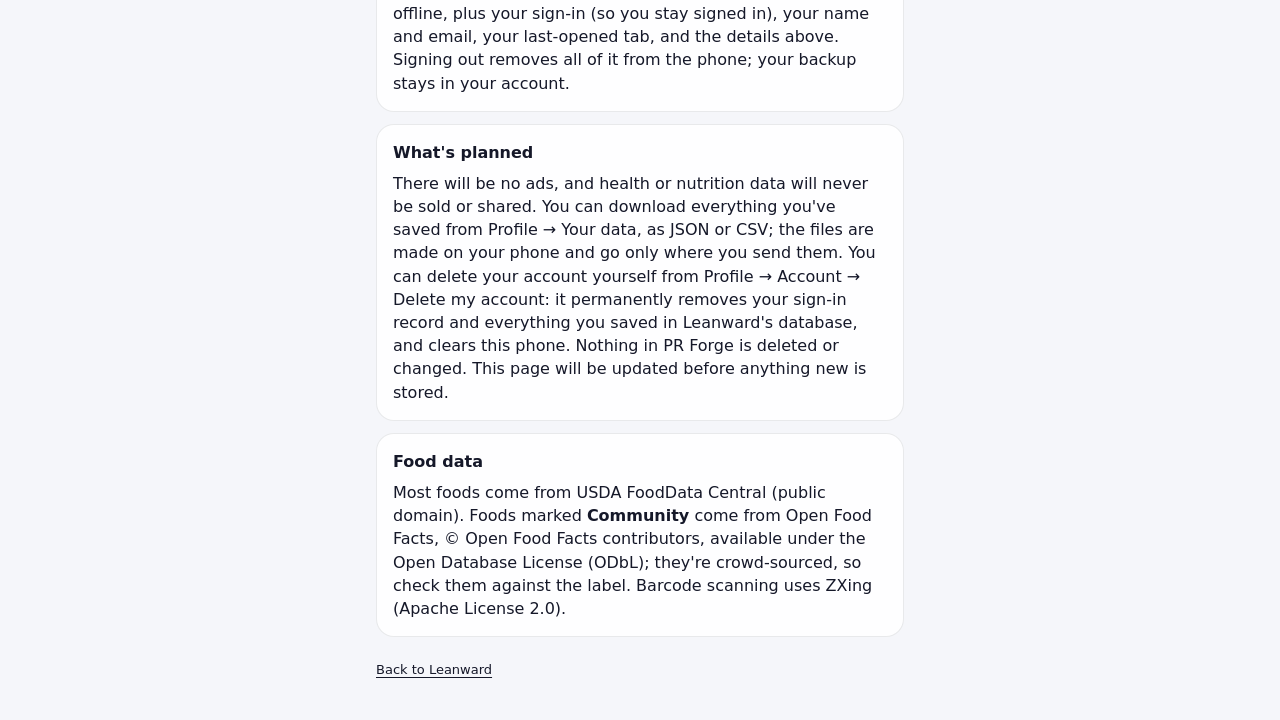
==== commit 4ba1a6ea: "fix(security): audit PR B - Content-Security-Policy, quote escaping, capped and purged error reports" ====
--- a/app/privacy.html
+++ b/app/privacy.html
@@ -2,6 +2,7 @@
 <html lang="en">
 <head>
   <meta charset="utf-8">
+  <meta http-equiv="Content-Security-Policy" content="default-src 'self'; script-src 'none'; style-src 'self' 'unsafe-inline'; img-src 'self' data:; object-src 'none'; base-uri 'self'; form-action 'none'">
   <meta name="viewport" content="width=device-width, initial-scale=1, viewport-fit=cover">
   <meta name="color-scheme" content="dark light">
   <title>Leanward privacy</title>
@@ -20,7 +21,7 @@
       <p><b>Your diary and your own foods.</b> What you log (food, amount, meal, day and the nutrients for that amount), foods you create or copy, meals you save, your meal names and order, and any "Report a problem" you send about a food.</p>
       <p><b>Where it's kept.</b> On your phone, and backed up to your own rows in Leanward's database (Supabase), which only you can read in the app; other users can't see them. Leanward's owner, as the database's administrator, can technically view the database, but only looks at an account's data when you ask for help with it. Data travels encrypted (HTTPS). Foods you create are private: they never join the shared catalog.</p>
       <p><b>Food search and barcodes.</b> Searching foods asks Leanward's own database. When you scan a barcode that isn't in it, the app asks Open Food Facts (openfoodfacts.org), a public food database, for that one barcode. Only the barcode number is sent: nothing about you, your diary or your account. If you tap <b>Search online</b>, the words you typed in the search box are sent to Open Food Facts to find matching products, again with nothing about you. Open Food Facts may log that request like any website does. The camera is only on while the scanner is open, and the picture never leaves your phone.</p>
-      <p><b>Error reports.</b> If the app hits a bug, it sends a short technical report to Leanward's own database: a masked error message (quoted text and numbers removed), which file and line failed, the app version and your browser's name and version. It never includes food, weight, measurements or anything you typed. No other company receives these reports.</p>
+      <p><b>Error reports.</b> If the app hits a bug, it sends a short technical report to Leanward's own database: a masked error message (quoted text and numbers removed), which file and line failed, the app version and your browser's name and version. It never includes food, weight, measurements or anything you typed. No other company receives these reports. Reports are deleted after 90 days.</p>
       <p><b>On your phone.</b> A copy of the app's files is kept so it opens offline, plus your sign-in (so you stay signed in), your name and email, your last-opened tab, and the details above. Signing out removes all of it from the phone; your backup stays in your account.</p>
     </section>
     <section class="card">
--- a/app/css/app.css
+++ b/app/css/app.css
@@ -29,7 +29,7 @@
   -webkit-text-size-adjust: 100%;
 }
 #app { min-height: 100%; }
-.view { max-width: 560px; margin: 0 auto; padding: calc(16px + env(safe-area-inset-top, 0px)) max(16px, env(safe-area-inset-right, 0px)) calc(110px + env(safe-area-inset-bottom, 0px)) max(16px, env(safe-area-inset-left, 0px)); display: grid; gap: 12px; align-content: start; }
+.view { max-width: 560px; margin: 0 auto; padding: calc(16px + env(safe-area-inset-top, 0px)) max(16px, env(safe-area-inset-right, 0px)) calc(104px + env(safe-area-inset-bottom, 0px)) max(16px, env(safe-area-inset-left, 0px)); display: grid; gap: 12px; align-content: start; }
 .top h1 { margin: 6px 0 2px; font-size: 26px; letter-spacing: -.01em; }
 h2 { font-size: 16px; margin: 0 0 8px; }
 p { margin: 8px 0 0; }
@@ -49,15 +49,21 @@
 .pill.ok { color: var(--ok); } .pill.bad { color: var(--bad); } .pill.wait { color: var(--muted); }
 :focus-visible { outline: 2px solid var(--g1); outline-offset: 2px; }
 
-.tabs { position: fixed; left: 0; right: 0; bottom: 0; display: grid; grid-template-columns: repeat(5, 1fr); padding: 8px max(6px, env(safe-area-inset-right, 0px)) calc(10px + env(safe-area-inset-bottom, 0px)) max(6px, env(safe-area-inset-left, 0px)); background: var(--tab); border-top: 1px solid var(--line); -webkit-backdrop-filter: blur(10px); backdrop-filter: blur(10px); z-index: 5; }
+.tabs { position: fixed; left: 0; right: 0; bottom: 0; display: grid; grid-template-columns: 1fr 1fr 72px 1fr 1fr; align-items: end; padding: 8px max(6px, env(safe-area-inset-right, 0px)) calc(10px + env(safe-area-inset-bottom, 0px)) max(6px, env(safe-area-inset-left, 0px)); background: var(--tab); border-top: 1px solid var(--line); -webkit-backdrop-filter: blur(10px); backdrop-filter: blur(10px); z-index: 5; }
 .tabs button { background: none; border: 0; font: 11px var(--font); color: var(--muted); display: grid; justify-items: center; gap: 3px; cursor: pointer; padding: 4px 0; min-height: 44px; }
 .tabs svg { width: 24px; height: 24px; }
 .tabs [aria-current="page"] { color: var(--fg); font-weight: 700; }
-.plus { position: fixed; right: max(18px, env(safe-area-inset-right, 0px)); bottom: calc(84px + env(safe-area-inset-bottom, 0px)); width: 56px; height: 56px; border-radius: 50%; border: 0; background: linear-gradient(135deg, var(--g1), var(--g2)); color: var(--ink); font-size: 30px; line-height: 1; cursor: pointer; z-index: 6; box-shadow: 0 8px 20px rgba(0, 0, 0, .3); }
+/* The + sits in the middle of the tab bar, raised a little: the one primary action, on every tab (LOG-2). */
+.tabs .plus { justify-self: center; width: 56px; height: 56px; margin: -18px 0 2px; border-radius: 50%; border: 0; background: linear-gradient(135deg, var(--g1), var(--g2)); color: var(--ink); font: 400 30px/1 var(--font); cursor: pointer; display: grid; place-content: center; box-shadow: 0 6px 18px rgba(var(--g1-rgb), .35), 0 0 0 5px var(--bg); }
+.tabs .plus:active { transform: scale(.96); }
 
 .scrim { position: fixed; inset: 0; background: rgba(0, 0, 0, .45); z-index: 10; }
 .sheet { position: fixed; left: 0; right: 0; bottom: 0; background: var(--sheet); border-radius: 22px 22px 0 0; padding: 12px 20px calc(24px + env(safe-area-inset-bottom, 0px)); z-index: 11; max-width: 560px; margin: 0 auto; }
 .grab { width: 38px; height: 5px; border-radius: 3px; background: var(--track); margin: 0 auto 12px; }
+/* The sheet can be pulled down by its top edge to close it (js/app.js). */
+.sheet { touch-action: pan-y; will-change: transform; }
+.sheet.dragging { transition: none; }
+.sheet.settling { transition: transform .18s ease-out; }
 .toast { position: fixed; left: 50%; transform: translateX(-50%); bottom: calc(150px + env(safe-area-inset-bottom, 0px)); background: var(--fg); color: var(--bg); font-size: 14px; font-weight: 600; padding: 9px 16px; border-radius: 999px; z-index: 30; max-width: 90%; }
 [hidden] { display: none !important; }
 
@@ -138,7 +144,9 @@
 .field { min-width: 0; }
 
 /* Find a food, food detail and the scanner (M4b) */
-.sheet.tall { min-height: 70vh; }
+/* Tall sheets (search, food, forms) keep one height whatever they hold, so the top (and the search
+ * box) never moves while results come and go; the contents scroll inside. */
+.sheet.tall { height: 90vh; height: 90dvh; max-height: 90vh; max-height: 90dvh; }
 input[type=search] { width: 100%; font: inherit; font-size: 16px; color: var(--fg); background: var(--input); border: 1px solid var(--line); border-radius: 12px; padding: 11px 12px; -webkit-appearance: none; appearance: none; }
 .item.food { background: none; border: 0; border-top: 1px solid var(--line); color: var(--fg); font-family: var(--font); text-align: left; cursor: pointer; width: 100%; }
 .item.food:first-child { border-top: 0; }
@@ -182,3 +190,107 @@
 .cardbtn:focus-visible { outline: 2px solid var(--g1); outline-offset: 2px; }
 .swatch { width: 44px; height: 16px; border-radius: 8px; display: inline-block; }
 .btn.danger { background: none; border: 1px solid var(--bad); color: var(--bad); }
+.sheet:focus { outline: none; }
+
+/* Design pass 1 (2026-11-16): one primary action per screen.
+ * The gradient is for the single main action: the + button, and the one full-width button in a sheet.
+ * Small buttons in card headers are tonal; text links that are really actions are quiet chips. */
+.btn.sm { background: var(--acc-soft); color: var(--fg); border: 1px solid rgba(var(--g1-rgb), .35); }
+.btn.sm.ghost { background: var(--card); border-color: var(--line); }
+button.link { text-decoration: none; background: var(--track); border-radius: 999px; padding: 7px 12px; font: 600 12.5px var(--font); min-height: 32px; }
+button.link:active { opacity: .7; }
+.linkrow { display: flex; flex-wrap: wrap; gap: 8px; margin-top: 8px; }
+/* Numbers line up in columns. */
+.chart text { font-variant-numeric: tabular-nums; }
+.chart text { font-size: 11px; }
+/* The page ends clear of the + button (padding on .view), so it never rests on the last card. */
+details.advanced > summary { color: var(--muted); font-weight: 600; font-size: 13px; }
+
+/* Design pass 2 and 3 (2026-11-16): the day's hero, two tiles, four tabs. */
+.card.hero { padding: 18px 16px 14px; }
+.herogrid { display: grid; grid-template-columns: 136px 1fr; gap: 16px; align-items: center; }
+.ring { position: relative; width: 136px; height: 136px; }
+.ring svg { width: 100%; height: 100%; display: block; }
+.ring .rt { fill: none; stroke: var(--track); stroke-width: 10; }
+.ring .rp { fill: none; stroke-width: 10; stroke-linecap: round; transition: stroke-dashoffset .5s ease; }
+.ringtxt { position: absolute; inset: 0; display: grid; place-content: center; text-align: center; }
+.ringtxt b { font-size: 30px; line-height: 1; letter-spacing: -.02em; }
+.ringtxt span { font-size: 12px; color: var(--muted); margin-top: 4px; }
+.heromacros { display: grid; gap: 7px; min-width: 0; }
+.hm .bar { margin-top: 5px; }
+
+.herofoot { margin-top: 12px; padding-top: 10px; border-top: 1px solid var(--line); gap: 10px; }
+.tiles { display: grid; grid-template-columns: 1fr 1fr; gap: 12px; }
+.tile { display: grid; gap: 4px; align-content: start; justify-items: start; padding: 14px; min-width: 0; }
+.tile b { font-size: 17px; }
+.tile .route { width: 100%; margin: 6px 0 4px; }
+.tile .pill { max-width: 100%; margin-top: 2px; }
+.verdict { font-size: 15.5px; line-height: 1.4; font-weight: 600; margin: 8px 0 4px; }
+@media (max-width: 350px) { .herogrid { grid-template-columns: 112px 1fr; gap: 12px; } .ring { width: 112px; height: 112px; } .ringtxt b { font-size: 25px; } }
+
+/* Design pass 4 (2026-11-17): a compact Today. */
+.daytitle { text-align: center; display: grid; gap: 1px; }
+.daytitle h1 { margin: 0; font-size: 21px; letter-spacing: -.01em; }
+.meals { display: grid; gap: 8px; }
+.mealrow { display: flex; justify-content: space-between; align-items: center; gap: 10px; padding: 6px 6px 6px 16px; border: 1px dashed var(--line); border-radius: 14px; }
+.mealrow h2 { margin: 0; font-size: 14px; font-weight: 600; color: var(--muted); }
+.mealrow .iconbtn { width: 34px; height: 34px; }
+.card.empty { display: grid; gap: 2px; }
+.card.tip { display: grid; grid-template-columns: auto 1fr; gap: 12px; align-items: start; padding: 12px 14px; }
+.card.tip b { font-size: 14px; } .card.tip p { margin: 2px 0 0; }
+
+/* Design pass 5: logging screens. Amount first; chips for unit and meal; deletes are quiet. */
+.amount { display: grid; grid-template-columns: 110px 1fr; gap: 12px; align-items: start; }
+.amount input { font-size: 20px; font-weight: 600; padding: 10px 12px; }
+.lab { font-size: 12.5px; color: var(--muted); }
+.field .chips2 { margin-top: 1px; }
+button.link.quietdanger { background: none; color: var(--bad); font-weight: 600; }
+.sheet details > summary { padding: 6px 0; }
+
+/* Design pass 6: charts. */
+.chart .area { stroke: none; }
+.chart .dot { fill: var(--muted); opacity: .75; }
+.chart .trend { stroke-width: 2.4; }
+.chart .last { fill: var(--g1); stroke: var(--sheet); stroke-width: 1.5; }
+.chart .lasthalo { fill: rgba(var(--g1-rgb), .22); }
+/* Design pass 7: status dots (the word still says it), and small moments. */
+.pill.dot { display: inline-flex; align-items: center; gap: 6px; color: var(--fg); }
+.pill.dot::before { content: ""; width: 7px; height: 7px; border-radius: 50%; background: var(--muted); flex: none; }
+.pill.dot.ok::before { background: var(--ok); }
+.pill.dot.watch::before { background: var(--bad); }
+.pill.dot.wait::before { background: var(--muted); opacity: .6; }
+.met { color: var(--ok); font-weight: 700; }
+.ontarget { color: var(--fg); font-weight: 600; }   /* a fact about the day, not a verdict: progress is judged on Progress */
+
+/* A meal's header stands apart from the foods under it. */
+.card.meal { padding: 0; overflow: hidden; }
+.mealhead { display: grid; grid-template-columns: 1fr auto auto; gap: 12px; align-items: center; padding: 12px 12px 12px 16px; background: var(--track); border-bottom: 1px solid var(--line); }
+.mealhead h2 { margin: 0; font-size: 18px; letter-spacing: -.01em; }
+.mealkcal { text-align: right; line-height: 1.1; }
+.mealkcal b { display: block; font-size: 18px; }
+.mealkcal small { font-size: 11px; color: var(--muted); }
+.mealhead .iconbtn { width: 34px; height: 34px; background: var(--sheet); }
+.card.meal .list { padding: 2px 16px 6px; }
+
+/* % daily value bars on the Nutrients sheet */
+.dv { position: relative; display: block; height: 6px; border-radius: 3px; background: var(--track); margin: 5px 0 3px; max-width: 220px; }
+.dv i { display: block; height: 100%; border-radius: 3px; background: linear-gradient(90deg, var(--g1), var(--g2)); }
+.dv.met i { background: var(--ok); }
+.dv.over i { background: var(--bad); }
+.dv b { position: absolute; top: -3px; width: 2px; height: 12px; margin-left: -1px; border-radius: 1px; background: var(--fg); opacity: .55; }
+.dvp { display: block; font-size: 14px; font-weight: 700; }
+.dvp.met { color: var(--ok); } .dvp.over { color: var(--bad); }
+.dvkey .dv { display: inline-block; width: 36px; vertical-align: middle; margin: 0 4px 0 0; }
+
+/* Recipe ingredients: amount box beside each one */
+.rcamt { display: inline-flex; align-items: center; gap: 6px; }
+.rcamt input { width: 68px; padding: 6px 8px; text-align: right; }
+.rcline { display: grid; gap: 1px; padding: 4px 0; } .rcline b { font-size: 14px; }
+/* "Next week" step on Is it working? */
+.next { border-left: 3px solid var(--muted); padding: 2px 0 2px 12px; margin: 8px 0 4px; display: grid; gap: 4px; }
+.next b { font-size: 15px; } .next p { margin: 0; }
+.next.ok { border-color: var(--ok); } .next.watch { border-color: var(--bad); } .next.wait { border-color: var(--muted); }
+.bar.marked { position: relative; overflow: visible; }
+.bar.marked i { border-radius: 3px; }
+.bar.marked b { position: absolute; top: -3px; width: 2px; height: 12px; margin-left: -1px; border-radius: 1px; background: var(--fg); opacity: .45; }
+.mealline { display: block; }
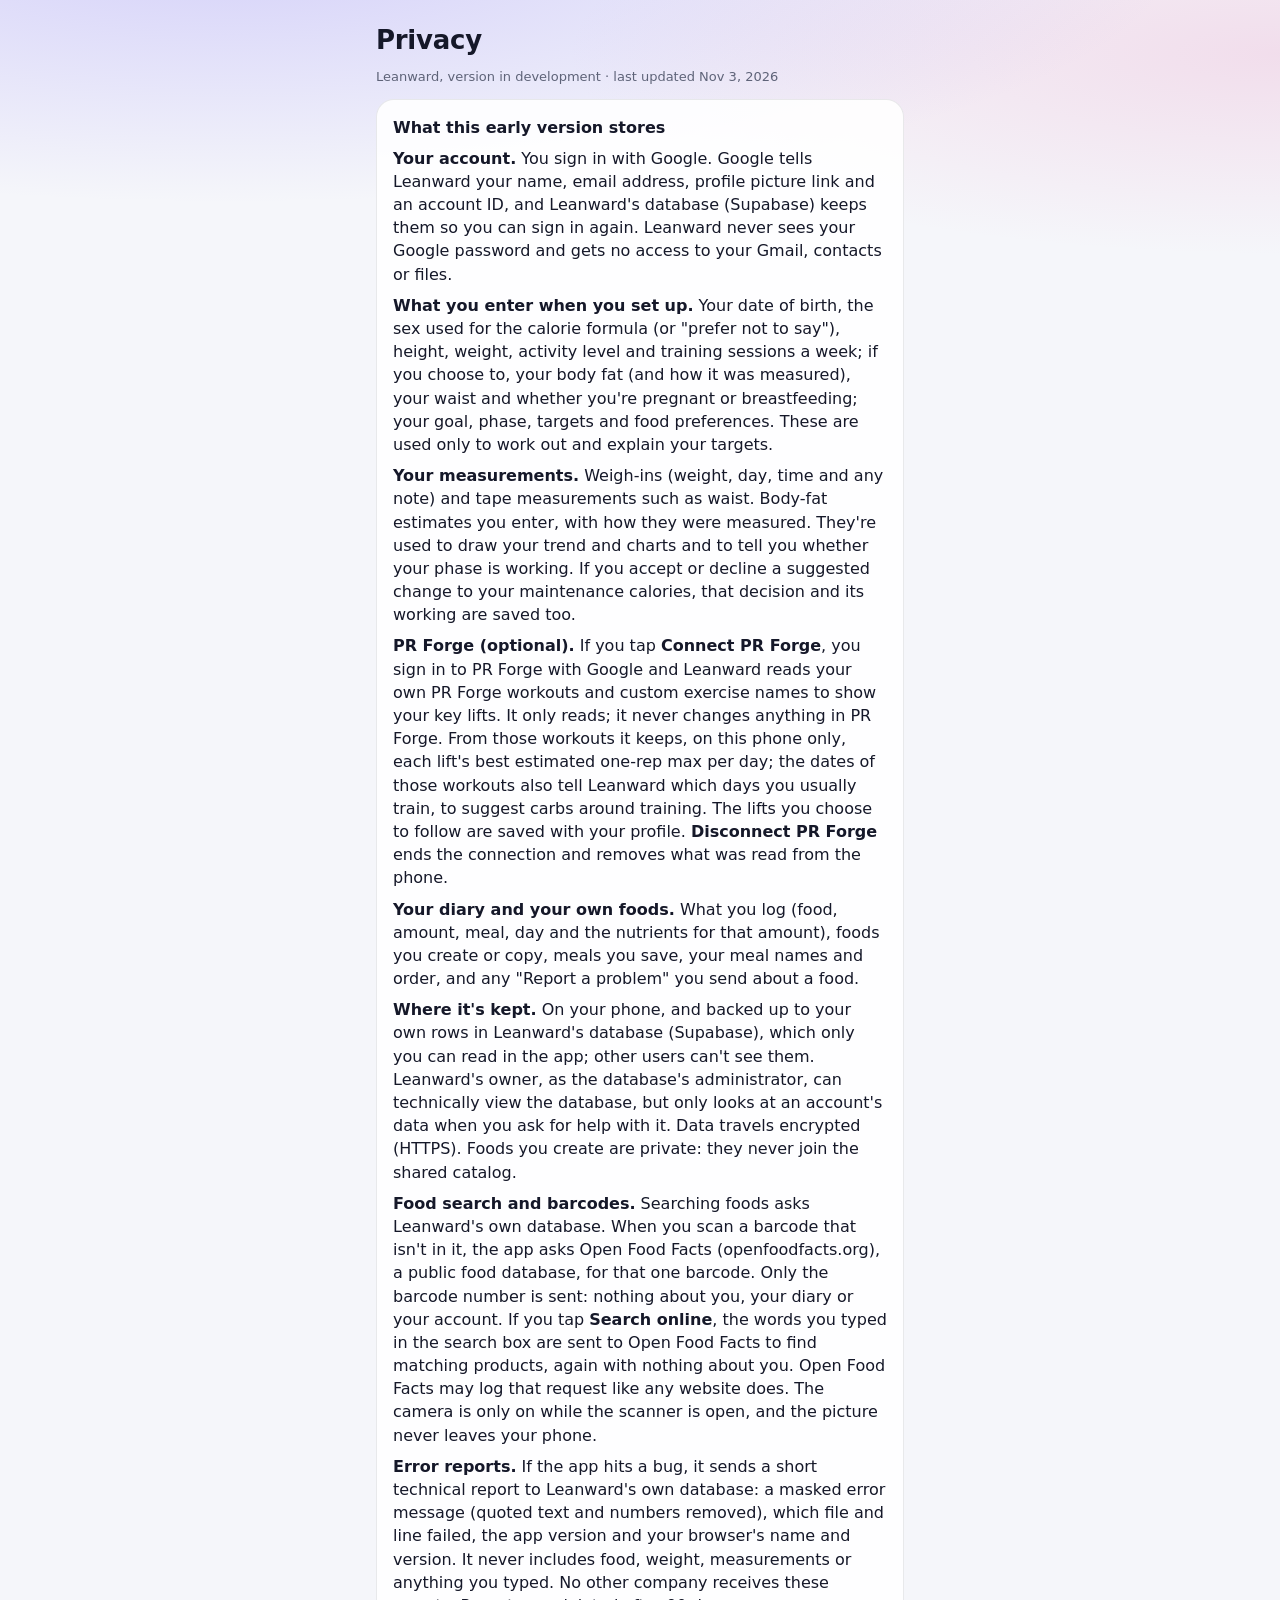
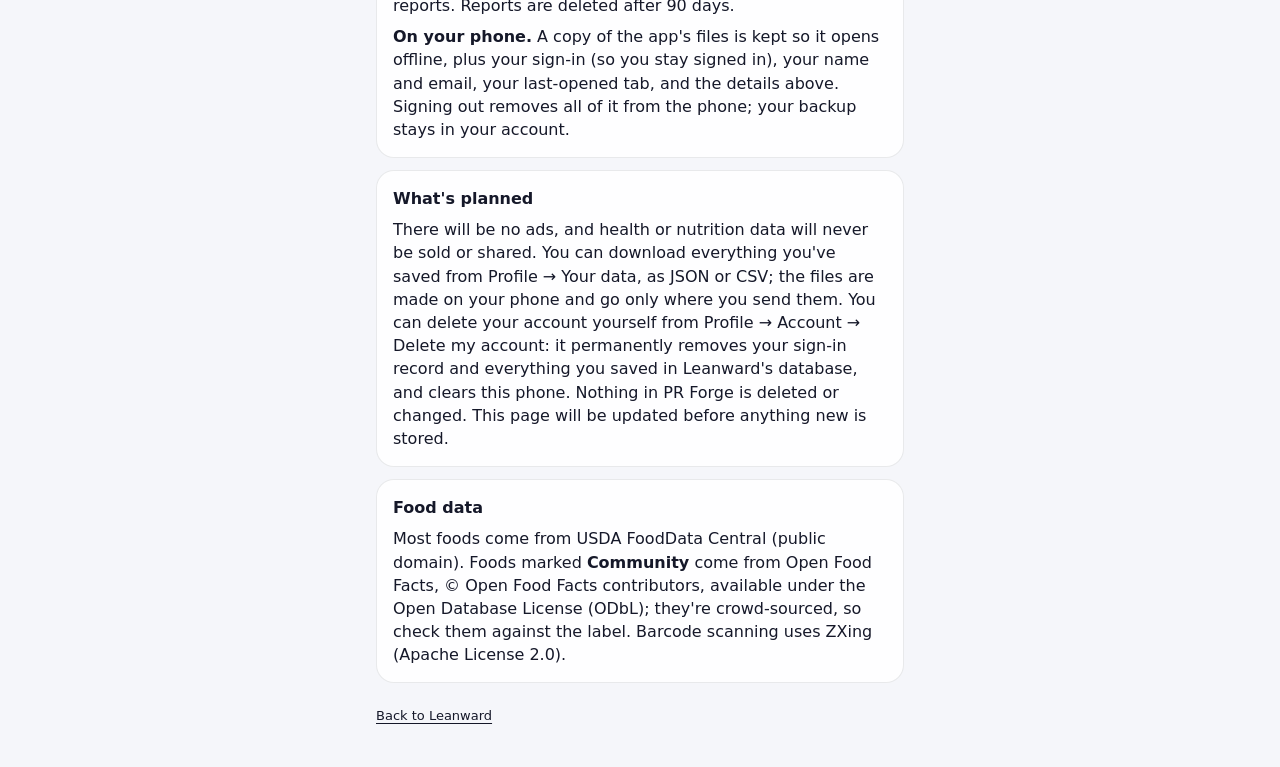
==== commit 1b0ad989: "feat(training): training days from PR Forge - carbs around training on Today, strength-dip context, " ====
--- a/app/privacy.html
+++ b/app/privacy.html
@@ -17,7 +17,7 @@
       <p><b>Your account.</b> You sign in with Google. Google tells Leanward your name, email address, profile picture link and an account ID, and Leanward's database (Supabase) keeps them so you can sign in again. Leanward never sees your Google password and gets no access to your Gmail, contacts or files.</p>
       <p><b>What you enter when you set up.</b> Your date of birth, the sex used for the calorie formula (or "prefer not to say"), height, weight, activity level and training sessions a week; if you choose to, your body fat (and how it was measured), your waist and whether you're pregnant or breastfeeding; your goal, phase, targets and food preferences. These are used only to work out and explain your targets.</p>
       <p><b>Your measurements.</b> Weigh-ins (weight, day, time and any note) and tape measurements such as waist. Body-fat estimates you enter, with how they were measured. They're used to draw your trend and charts and to tell you whether your phase is working. If you accept or decline a suggested change to your maintenance calories, that decision and its working are saved too.</p>
-      <p><b>PR Forge (optional).</b> If you tap <b>Connect PR Forge</b>, you sign in to PR Forge with Google and Leanward reads your own PR Forge workouts and custom exercise names to show your key lifts. It only reads; it never changes anything in PR Forge. From those workouts it keeps, on this phone only, each lift's best estimated one-rep max per day. The lifts you choose to follow are saved with your profile. <b>Disconnect PR Forge</b> ends the connection and removes what was read from the phone.</p>
+      <p><b>PR Forge (optional).</b> If you tap <b>Connect PR Forge</b>, you sign in to PR Forge with Google and Leanward reads your own PR Forge workouts and custom exercise names to show your key lifts. It only reads; it never changes anything in PR Forge. From those workouts it keeps, on this phone only, each lift's best estimated one-rep max per day; the dates of those workouts also tell Leanward which days you usually train, to suggest carbs around training. The lifts you choose to follow are saved with your profile. <b>Disconnect PR Forge</b> ends the connection and removes what was read from the phone.</p>
       <p><b>Your diary and your own foods.</b> What you log (food, amount, meal, day and the nutrients for that amount), foods you create or copy, meals you save, your meal names and order, and any "Report a problem" you send about a food.</p>
       <p><b>Where it's kept.</b> On your phone, and backed up to your own rows in Leanward's database (Supabase), which only you can read in the app; other users can't see them. Leanward's owner, as the database's administrator, can technically view the database, but only looks at an account's data when you ask for help with it. Data travels encrypted (HTTPS). Foods you create are private: they never join the shared catalog.</p>
       <p><b>Food search and barcodes.</b> Searching foods asks Leanward's own database. When you scan a barcode that isn't in it, the app asks Open Food Facts (openfoodfacts.org), a public food database, for that one barcode. Only the barcode number is sent: nothing about you, your diary or your account. If you tap <b>Search online</b>, the words you typed in the search box are sent to Open Food Facts to find matching products, again with nothing about you. Open Food Facts may log that request like any website does. The camera is only on while the scanner is open, and the picture never leaves your phone.</p>
--- a/app/css/app.css
+++ b/app/css/app.css
@@ -294,3 +294,5 @@
 .bar.marked i { border-radius: 3px; }
 .bar.marked b { position: absolute; top: -3px; width: 2px; height: 12px; margin-left: -1px; border-radius: 1px; background: var(--fg); opacity: .45; }
 .mealline { display: block; }
+.overnote { margin: 6px 0 0; }
+.trainline { display: grid; gap: 4px; } .trainline p { margin: 0; }
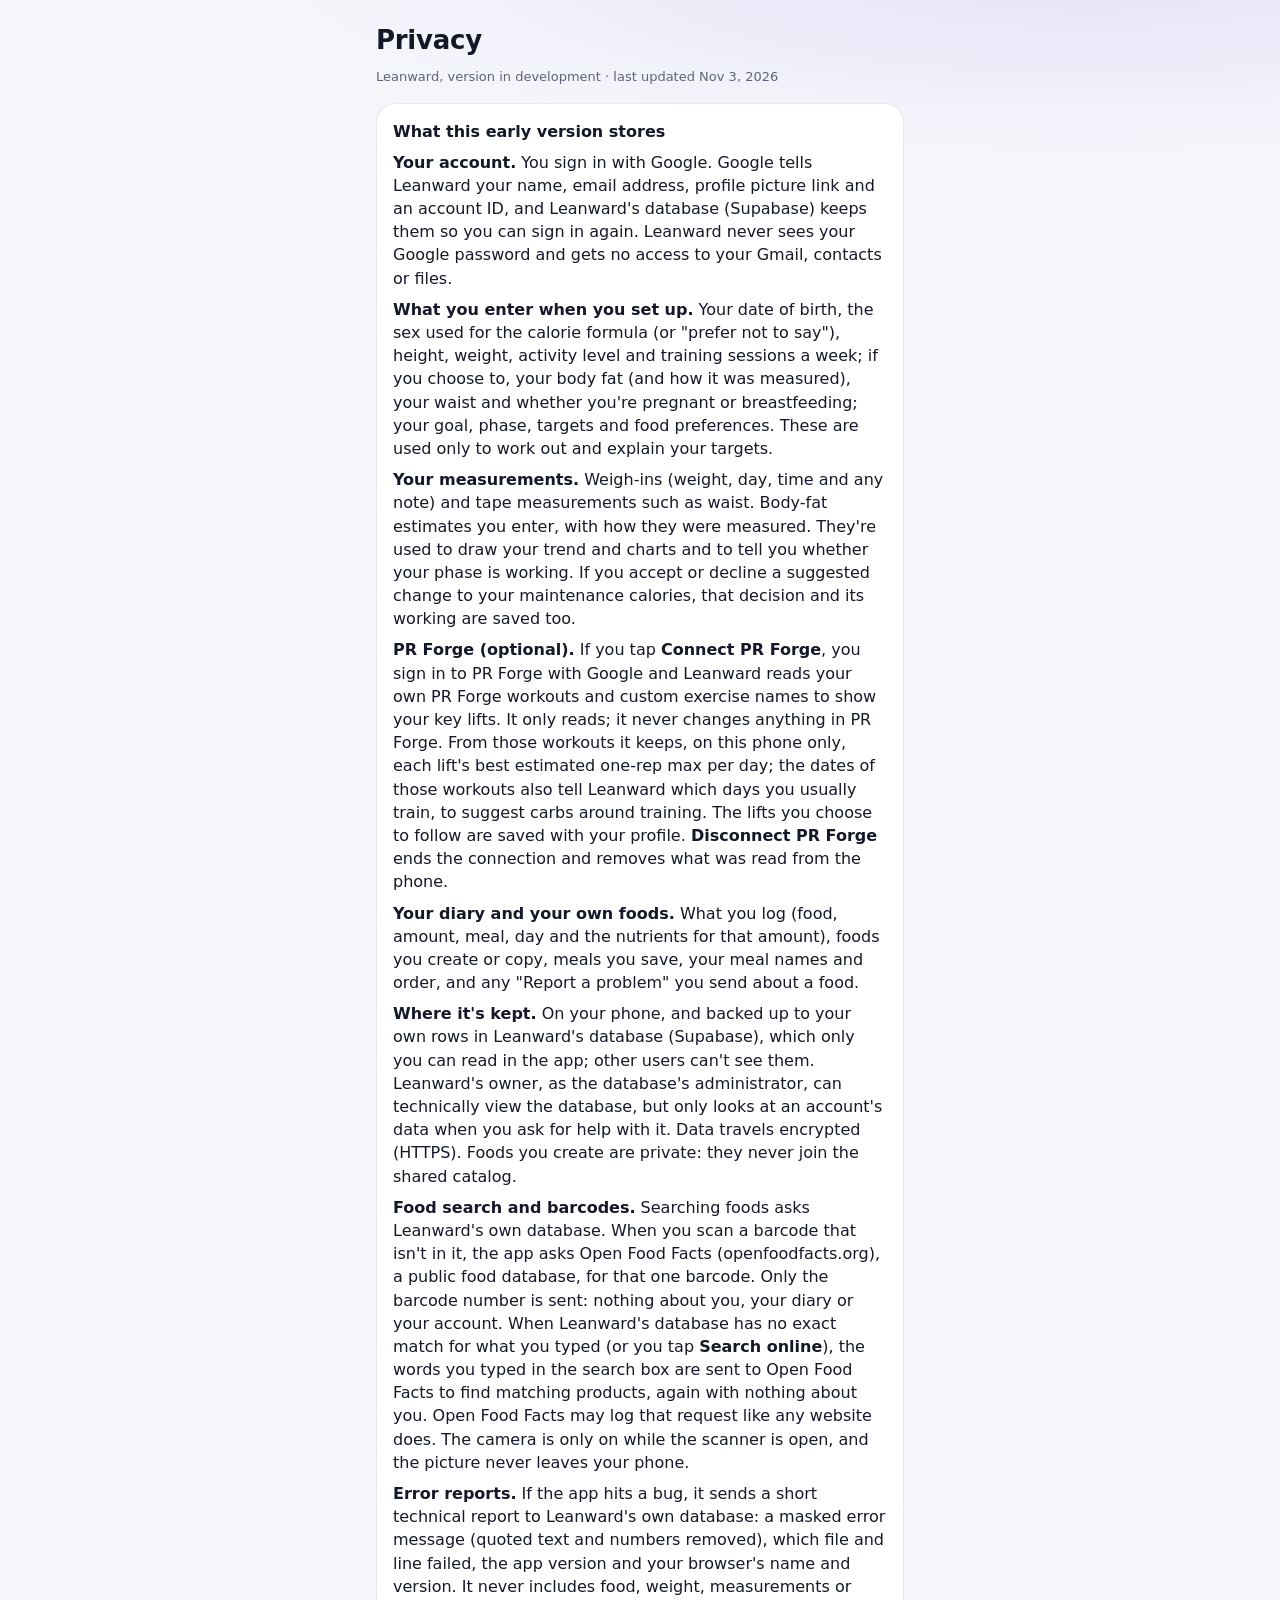
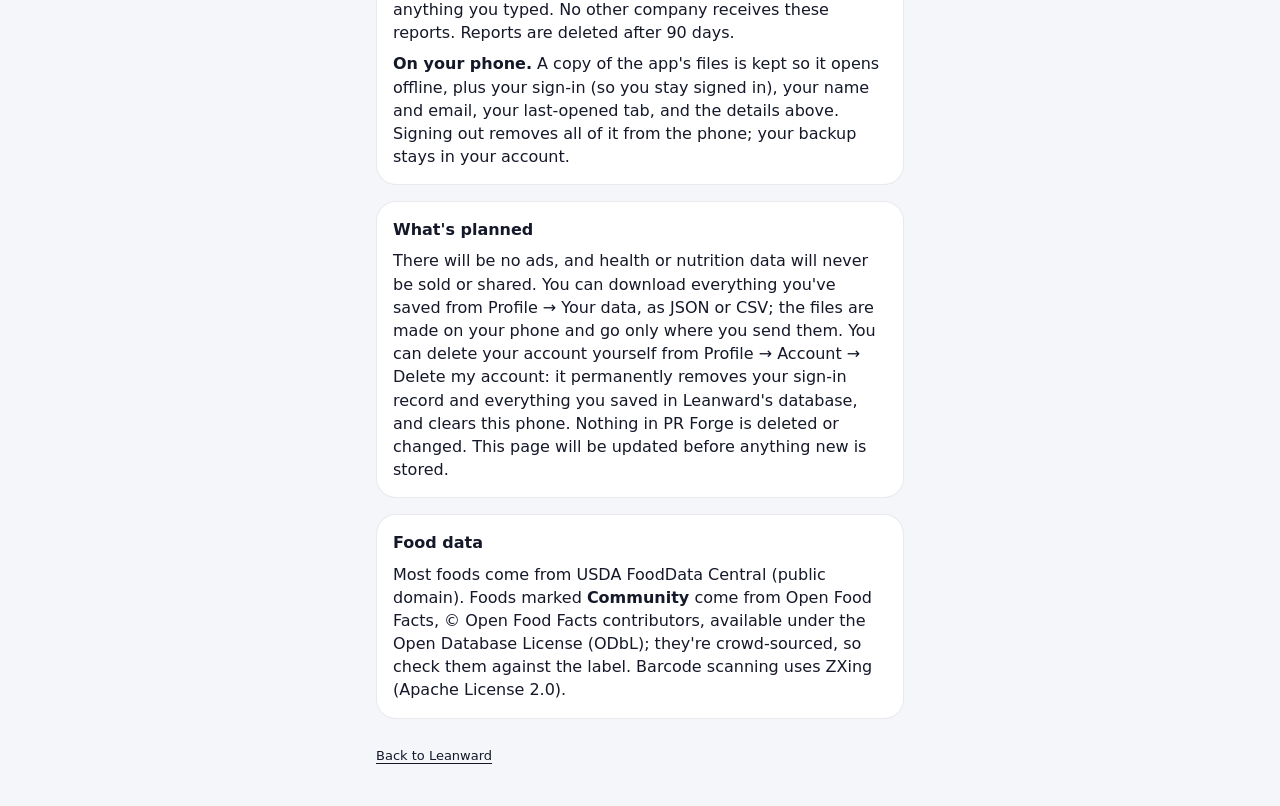
==== commit 4b6939db: "feat: search Open Food Facts automatically when the catalog has no exact match (v0.24.0) Co-Authored" ====
--- a/app/privacy.html
+++ b/app/privacy.html
@@ -20,7 +20,7 @@
       <p><b>PR Forge (optional).</b> If you tap <b>Connect PR Forge</b>, you sign in to PR Forge with Google and Leanward reads your own PR Forge workouts and custom exercise names to show your key lifts. It only reads; it never changes anything in PR Forge. From those workouts it keeps, on this phone only, each lift's best estimated one-rep max per day; the dates of those workouts also tell Leanward which days you usually train, to suggest carbs around training. The lifts you choose to follow are saved with your profile. <b>Disconnect PR Forge</b> ends the connection and removes what was read from the phone.</p>
       <p><b>Your diary and your own foods.</b> What you log (food, amount, meal, day and the nutrients for that amount), foods you create or copy, meals you save, your meal names and order, and any "Report a problem" you send about a food.</p>
       <p><b>Where it's kept.</b> On your phone, and backed up to your own rows in Leanward's database (Supabase), which only you can read in the app; other users can't see them. Leanward's owner, as the database's administrator, can technically view the database, but only looks at an account's data when you ask for help with it. Data travels encrypted (HTTPS). Foods you create are private: they never join the shared catalog.</p>
-      <p><b>Food search and barcodes.</b> Searching foods asks Leanward's own database. When you scan a barcode that isn't in it, the app asks Open Food Facts (openfoodfacts.org), a public food database, for that one barcode. Only the barcode number is sent: nothing about you, your diary or your account. If you tap <b>Search online</b>, the words you typed in the search box are sent to Open Food Facts to find matching products, again with nothing about you. Open Food Facts may log that request like any website does. The camera is only on while the scanner is open, and the picture never leaves your phone.</p>
+      <p><b>Food search and barcodes.</b> Searching foods asks Leanward's own database. When you scan a barcode that isn't in it, the app asks Open Food Facts (openfoodfacts.org), a public food database, for that one barcode. Only the barcode number is sent: nothing about you, your diary or your account. When Leanward's database has no exact match for what you typed (or you tap <b>Search online</b>), the words you typed in the search box are sent to Open Food Facts to find matching products, again with nothing about you. Open Food Facts may log that request like any website does. The camera is only on while the scanner is open, and the picture never leaves your phone.</p>
       <p><b>Error reports.</b> If the app hits a bug, it sends a short technical report to Leanward's own database: a masked error message (quoted text and numbers removed), which file and line failed, the app version and your browser's name and version. It never includes food, weight, measurements or anything you typed. No other company receives these reports. Reports are deleted after 90 days.</p>
       <p><b>On your phone.</b> A copy of the app's files is kept so it opens offline, plus your sign-in (so you stay signed in), your name and email, your last-opened tab, and the details above. Signing out removes all of it from the phone; your backup stays in your account.</p>
     </section>
--- a/app/css/app.css
+++ b/app/css/app.css
@@ -8,10 +8,12 @@
   --g1-rgb: 138, 124, 248; --g2-rgb: 227, 123, 179; --ga1: .5; --ga2: .32;
   --g1: rgb(var(--g1-rgb)); --g2: rgb(var(--g2-rgb));
   --g1a: rgba(var(--g1-rgb), var(--ga1)); --g2a: rgba(var(--g2-rgb), var(--ga2)); --acc-soft: rgba(var(--g1-rgb), .18);
-  --bg: #0b0c12; --card: rgba(255, 255, 255, .055); --line: rgba(255, 255, 255, .08); --fg: #eef0f7; --muted: #9a9fb5;
-  --track: rgba(255, 255, 255, .1); --tab: rgba(11, 12, 18, .94); --sheet: #14161f; --ink: #10121c;
-  --ok: #7fd3a6; --bad: #f0b45a;
-  --font: "Onest", -apple-system, "Segoe UI", system-ui, sans-serif;
+  /* Approved design tokens (handoff v2): background, surfaces, text, divider, success. */
+  --bg: #0b0c10; --card: #17191f; --raised: #22242b; --line: #30333d; --fg: #f4f5f8; --muted: #a2a7b8;
+  --track: rgba(255, 255, 255, .09); --tab: rgba(11, 12, 16, .96); --sheet: #17191f; --ink: #10121c;
+  --ok: #43d69a; --bad: #f0b45a;
+  /* iOS-native type first (SF Pro), then each platform's own UI font. */
+  --font: -apple-system, BlinkMacSystemFont, "SF Pro Text", "Segoe UI", Roboto, system-ui, sans-serif;
   color-scheme: dark;
 }
 /* Light: when the phone is in light mode and the person hasn't chosen Dark, or when they chose Light (ACC-6). */
@@ -24,7 +26,7 @@
 html, body { height: 100%; margin: 0; }
 body {
   font-family: var(--font); font-size: 16px; line-height: 1.45; color: var(--fg);
-  background: radial-gradient(120% 46% at 18% -6%, var(--g1a), transparent 62%), radial-gradient(90% 36% at 100% 6%, var(--g2a), transparent 62%), var(--bg);
+  background: radial-gradient(90% 30% at 85% -4%, rgba(var(--g1-rgb), .16), transparent 70%), var(--bg);
   background-attachment: fixed;
   -webkit-text-size-adjust: 100%;
 }
@@ -296,3 +298,262 @@
 .mealline { display: block; }
 .overnote { margin: 6px 0 0; }
 .trainline { display: grid; gap: 4px; } .trainline p { margin: 0; }
+
+/* ===================== Approved design system (v0.22): Today and Progress ===================== */
+:root { --raised: #22242b; --r-card: 20px; --gut: 16px; }
+@media (prefers-color-scheme: light) { :root:not([data-theme="dark"]) { --raised: #eceef3; --card: #ffffff; } }
+:root[data-theme="light"] { --raised: #eceef3; --card: #ffffff; }
+.num, .hero2 b, .mrow2 .v, .mini .big, .sumcard .big, .ringtxt b { font-variant-numeric: tabular-nums; }
+.ic { width: 20px; height: 20px; flex: none; }
+.view { gap: 16px; }
+.card { border-radius: var(--r-card); }
+
+/* brand row and titles */
+.brandbar { display: flex; align-items: center; justify-content: space-between; min-height: 40px; }
+.wordmark { display: inline-flex; align-items: center; gap: 8px; font-weight: 800; font-style: italic; font-size: 18px; letter-spacing: -.01em; }
+.wordmark img { width: 22px; height: 23px; }
+.wordmark .mk-l { display: none; }
+@media (prefers-color-scheme: light) { :root:not([data-theme="dark"]) .wordmark .mk-l { display: inline; } :root:not([data-theme="dark"]) .wordmark .mk-d { display: none; } }
+:root[data-theme="light"] .wordmark .mk-l { display: inline; } :root[data-theme="light"] .wordmark .mk-d { display: none; }
+.brandacts { display: inline-flex; gap: 10px; }
+.roundbtn { width: 40px; height: 40px; border-radius: 50%; border: 1px solid var(--line); background: var(--card); color: var(--fg); display: grid; place-content: center; cursor: pointer; position: relative; }
+.roundbtn .ic { width: 19px; height: 19px; }
+.roundbtn input[type=date] { position: absolute; inset: 0; opacity: 0; width: 100%; height: 100%; cursor: pointer; }
+.ttlrow { display: flex; align-items: flex-end; justify-content: space-between; gap: 12px; margin-top: -4px; }
+.ttlrow h1 { margin: 0; font-size: 32px; line-height: 1.1; letter-spacing: -.02em; font-weight: 800; }
+.ttlrow .sub { display: block; font-size: 13px; color: var(--muted); margin-top: 2px; }
+.phasepill { display: inline-flex; align-items: center; gap: 6px; padding: 7px 10px 7px 8px; border-radius: 999px; border: 1px solid rgba(var(--g1-rgb), .55); background: rgba(var(--g1-rgb), .12); color: var(--fg); font: 600 12.5px var(--font); cursor: pointer; white-space: nowrap; }
+.phasepill .ic { width: 16px; height: 16px; color: var(--g1); }
+.phasepill .ic:last-child { color: var(--muted); width: 14px; height: 14px; }
+
+/* Today: ring + macro rows */
+.hero2 { display: grid; grid-template-columns: auto 1fr; gap: 14px; align-items: center; padding: 16px; cursor: pointer; }
+.hero2 .ring { position: relative; width: 116px; height: 116px; }
+.hero2 .ring svg { width: 100%; height: 100%; }
+.hero2 .rt { fill: none; stroke: var(--track); }
+.hero2 .rp { fill: none; stroke-linecap: round; }
+.hero2 .ringtxt { position: absolute; inset: 0; display: grid; place-content: center; text-align: center; line-height: 1.15; }
+.hero2 .ringtxt b { font-size: 25px; font-weight: 800; letter-spacing: -.02em; }
+.hero2 .ringtxt span { font-size: 11.5px; color: var(--muted); }
+.hero2 .ringtxt em { font-style: normal; font-size: 12.5px; font-weight: 700; color: var(--g1); margin-top: 2px; }
+.macros2 { display: grid; gap: 9px; border-left: 1px solid var(--line); padding-left: 12px; min-width: 0; }
+.mrow2 { display: grid; grid-template-columns: 20px 1fr auto; column-gap: 8px; align-items: center; }
+.mrow2 .ic { width: 17px; height: 17px; color: var(--g1); grid-row: span 2; }
+.mrow2 .top { display: flex; justify-content: space-between; gap: 6px; font-size: 12.5px; min-width: 0; }
+.mrow2 .top span:first-child { font-weight: 600; }
+.mrow2 .v { white-space: nowrap; }
+.mrow2 .v b { font-weight: 700; }
+.mrow2 .v small { color: var(--muted); font-size: 11.5px; }
+.mrow2 .pct { grid-row: span 2; font-size: 11.5px; color: var(--muted); min-width: 30px; text-align: right; font-variant-numeric: tabular-nums; }
+.mrow2 .met { color: var(--ok); }
+.pbar { display: block; position: relative; height: 5px; border-radius: 3px; background: var(--track); margin-top: 4px; }
+.pbar i { display: block; height: 100%; border-radius: 3px; background: linear-gradient(90deg, var(--g1), var(--g2)); }
+.pbar b { position: absolute; top: -3px; width: 2px; height: 11px; margin-left: -1px; border-radius: 1px; background: var(--fg); opacity: .5; }
+.heronote { grid-column: 1 / -1; margin: 0; font-size: 12.5px; color: var(--muted); }
+
+/* compact cards */
+.minis { display: grid; grid-template-columns: 1fr 1fr; gap: 12px; }
+.mini { background: var(--card); border: 1px solid var(--line); border-radius: var(--r-card); padding: 13px 14px; text-align: left; color: var(--fg); font: inherit; cursor: pointer; display: grid; gap: 4px; min-width: 0; }
+.mini .mhead { display: flex; align-items: center; gap: 7px; font-size: 13px; font-weight: 600; }
+.mini .mhead .ic { width: 18px; height: 18px; color: var(--g1); }
+.mini .mhead .ic:last-child { width: 14px; height: 14px; color: var(--muted); }
+.mini .big { font-size: 25px; font-weight: 800; letter-spacing: -.02em; line-height: 1.15; }
+.mini .big small { font-size: 14px; font-weight: 500; color: var(--muted); margin-left: 3px; }
+.mini .sub { font-size: 12px; color: var(--muted); }
+.mini .sub.good { color: var(--ok); }
+.spark { width: 100%; height: 30px; }
+.spark path { fill: none; stroke: var(--g1); stroke-width: 2; stroke-linecap: round; }
+.spark circle { fill: var(--g1); stroke: var(--card); stroke-width: 2; }
+.sess { display: flex; gap: 7px; margin-top: 6px; flex-wrap: wrap; }
+.sess i { width: 22px; height: 22px; border-radius: 6px; background: var(--raised); }
+.sess i.on { background: linear-gradient(135deg, var(--g1), var(--g2)); }
+
+/* Leanward Intelligence */
+.intel { position: relative; overflow: hidden; border-color: rgba(var(--g1-rgb), .55); background: radial-gradient(120% 90% at 100% 0%, rgba(var(--g1-rgb), .22), transparent 60%), linear-gradient(180deg, rgba(var(--g1-rgb), .08), rgba(var(--g1-rgb), .02)), var(--card); display: grid; gap: 8px; }
+.intelhead { display: flex; flex-wrap: wrap; justify-content: space-between; align-items: center; gap: 4px 8px; }
+.inteltitle { display: inline-flex; align-items: center; gap: 7px; font-size: 13px; font-weight: 700; white-space: nowrap; }
+.inteltitle .ic { color: var(--g1); width: 18px; height: 18px; }
+.beta { font-size: 10px; font-weight: 700; letter-spacing: .04em; text-transform: uppercase; color: var(--g1); border: 1px solid rgba(var(--g1-rgb), .6); border-radius: 999px; padding: 1px 7px; margin-left: 4px; }
+.intelstate { display: inline-flex; align-items: center; gap: 5px; font-size: 11.5px; color: var(--muted); white-space: nowrap; }
+.intelstate .ic { width: 15px; height: 15px; color: var(--g1); }
+.intel h3 { margin: 0; font-size: 19px; letter-spacing: -.01em; }
+.intel p { margin: 0; font-size: 13.5px; color: var(--muted); }
+.intelfoot { display: grid; grid-template-columns: repeat(3, 1fr); gap: 0; border-top: 1px solid rgba(var(--g1-rgb), .25); padding-top: 10px; margin-top: 2px; }
+.intelfoot > div { display: block; padding: 0 8px; border-left: 1px solid var(--line); font-size: 11.5px; line-height: 1.35; min-width: 0; }
+.intelfoot > div:first-child { border-left: 0; padding-left: 0; }
+.intelfoot .ic { width: 18px; height: 18px; color: var(--g1); display: block; margin-bottom: 4px; }
+.intelfoot b { display: block; font-size: 11.5px; margin-bottom: 2px; }
+.intelfoot span { color: var(--muted); }
+.intelfoot .pbar { margin-top: 6px; }
+.intel details summary { font-size: 12.5px; color: var(--muted); }
+
+/* quick add */
+.qadd { display: flex; align-items: center; gap: 8px; overflow-x: auto; scrollbar-width: none; min-width: 0; }
+.qadd::-webkit-scrollbar { display: none; }
+.qadd > b { font-size: 15px; margin-right: 4px; white-space: nowrap; }
+.qadd button { flex: none; display: inline-flex; align-items: center; gap: 6px; padding: 8px 12px; border-radius: 999px; border: 1px solid var(--line); background: var(--card); color: var(--fg); font: 600 13px var(--font); cursor: pointer; }
+.qadd button .ic { width: 16px; height: 16px; }
+
+/* meal list */
+.mlist { display: grid; gap: 10px; }
+.mitem { background: var(--card); border: 1px solid var(--line); border-radius: 18px; overflow: hidden; }
+.mhead2 { display: grid; grid-template-columns: 44px 1fr auto auto; gap: 12px; align-items: center; padding: 10px 12px; cursor: pointer; }
+.micon { width: 44px; height: 44px; border-radius: 12px; background: var(--raised); display: grid; place-content: center; color: var(--g1); }
+.micon .ic { width: 22px; height: 22px; }
+.mitem .mname { font-size: 15px; font-weight: 700; }
+.mitem .mmac { display: block; font-size: 12px; color: var(--muted); }
+.mitem .mk { font-size: 17px; font-weight: 800; white-space: nowrap; font-variant-numeric: tabular-nums; }
+.mitem .mk small { font-size: 11.5px; font-weight: 500; color: var(--muted); margin-left: 2px; }
+.mitem .list { padding: 0 14px 6px; border-top: 1px solid var(--line); }
+.mitem .mfoot { display: flex; gap: 8px; padding: 0 14px 12px; }
+.mempty { display: grid; grid-template-columns: 44px 1fr auto; gap: 12px; align-items: center; padding: 10px 12px; border: 1px dashed var(--line); border-radius: 18px; }
+.mempty .micon { color: var(--muted); }
+.mempty b { display: block; font-size: 15px; }
+.mempty span { font-size: 12px; color: var(--muted); }
+.mempty .link { font-size: 12px; padding: 2px 0; }
+.dotbtn { width: 32px; height: 32px; border-radius: 50%; border: 1px solid var(--line); background: var(--raised); color: var(--fg); display: grid; place-content: center; cursor: pointer; }
+.dotbtn .ic { width: 16px; height: 16px; }
+
+/* Progress */
+.subnav { display: flex; gap: 6px; overflow-x: auto; scrollbar-width: none; min-width: 0; padding: 2px 0; }
+.subnav::-webkit-scrollbar { display: none; }
+.subnav button { flex: none; display: inline-flex; align-items: center; gap: 6px; padding: 8px 12px; border-radius: 999px; border: 1px solid var(--line); background: var(--card); color: var(--muted); font: 600 12.5px var(--font); cursor: pointer; }
+.subnav button .ic { width: 16px; height: 16px; }
+.subnav button[aria-pressed="true"] { color: var(--ink); border-color: transparent; background: linear-gradient(135deg, var(--g1), var(--g2)); }
+.sumcard { display: grid; grid-template-columns: 1fr auto 1fr; gap: 14px; align-items: center; }
+.sumcard .lab { font-size: 11px; font-weight: 600; letter-spacing: .05em; text-transform: uppercase; color: var(--muted); }
+.sumcard .big { font-size: 34px; font-weight: 800; letter-spacing: -.02em; line-height: 1.1; }
+.sumcard .big small { font-size: 18px; font-weight: 500; margin-left: 3px; }
+.sumcard .vr { width: 1px; align-self: stretch; background: var(--line); }
+.sumcard button { background: none; border: 0; color: var(--fg); text-align: left; font: inherit; cursor: pointer; padding: 0; display: grid; gap: 2px; }
+.sumcard .phase { font-size: 20px; font-weight: 800; color: var(--g1); }
+.good { color: var(--ok); }
+.cardhead { display: flex; justify-content: space-between; align-items: center; gap: 10px; margin-bottom: 8px; }
+.cardhead h2 { margin: 0; display: inline-flex; align-items: center; gap: 8px; font-size: 17px; }
+.cardhead h2 .ic { color: var(--g1); }
+.cardhead .sub { display: block; font-size: 12px; color: var(--muted); font-weight: 400; }
+.rangeseg { display: inline-flex; gap: 2px; padding: 3px; border-radius: 999px; background: var(--raised); }
+.rangeseg button { border: 0; background: none; color: var(--muted); font: 600 12px var(--font); padding: 5px 10px; border-radius: 999px; cursor: pointer; }
+.rangeseg button[aria-pressed="true"] { background: linear-gradient(135deg, var(--g1), var(--g2)); color: var(--ink); }
+.pairs { display: grid; grid-template-columns: 1fr 1fr; gap: 12px; }
+.minicard { padding: 14px; display: grid; gap: 6px; align-content: start; }
+.minicard .cardhead { margin: 0 0 2px; }
+.minicard .cardhead h2 { font-size: 13.5px; white-space: nowrap; gap: 6px; } .minicard .cardhead h2 .ic { width: 17px; height: 17px; }
+.kv { display: grid; grid-template-columns: 22px 1fr auto auto; gap: 8px; align-items: center; font-size: 12.5px; padding: 5px 0; border-top: 1px solid var(--line); }
+.kv:first-of-type { border-top: 0; }
+.kv .ic { width: 18px; height: 18px; color: var(--g1); }
+.kv .val { font-weight: 700; font-variant-numeric: tabular-nums; white-space: nowrap; }
+.kv .val.na { color: var(--muted); font-weight: 500; }
+.addpill { border: 1px solid rgba(var(--g1-rgb), .6); background: rgba(var(--g1-rgb), .12); color: var(--fg); font: 600 11px var(--font); padding: 3px 9px; border-radius: 999px; cursor: pointer; }
+.ringstat { display: grid; grid-template-columns: auto 1fr; gap: 10px; align-items: center; }
+.ringstat .ring { position: relative; width: 62px; height: 62px; }
+.ringstat .ring svg { width: 100%; height: 100%; }
+.ringstat .rt { fill: none; stroke: var(--track); } .ringstat .rp { fill: none; stroke-linecap: round; }
+.ringstat .ringtxt { position: absolute; inset: 0; display: grid; place-content: center; font-weight: 800; font-size: 14px; }
+.linkrow2 { display: flex; align-items: center; justify-content: space-between; gap: 8px; width: 100%; background: none; border: 0; border-top: 1px solid var(--line); padding: 8px 0 0; color: var(--fg); font: 600 12.5px var(--font); cursor: pointer; }
+.linkrow2 span { display: inline-flex; gap: 7px; align-items: center; } .linkrow2 .ic { width: 17px; height: 17px; color: var(--g1); }
+.nutgrid { display: grid; grid-template-columns: 1fr auto; gap: 14px; align-items: center; }
+.nutrow { display: grid; grid-template-columns: 1fr auto; column-gap: 8px; align-items: center; font-size: 13px; margin-bottom: 10px; }
+.nutrow .top { grid-column: 1 / -1; display: flex; justify-content: space-between; gap: 8px; }
+.nutrow .v { text-align: right; font-variant-numeric: tabular-nums; } .nutrow .v b { font-weight: 700; } .nutrow .v small { color: var(--muted); }
+.nutrow .pbar { grid-column: 1 / 2; margin-top: 5px; } .nutrow .pct { font-size: 11.5px; color: var(--muted); margin-top: 4px; min-width: 30px; text-align: right; }
+.consist { display: grid; grid-template-columns: auto auto; gap: 10px; align-items: center; border-left: 1px solid var(--line); padding-left: 14px; font-size: 12.5px; }
+.consist .ic { color: var(--g1); }
+
+/* bottom navigation: active tab underlined in coral */
+.tabs [aria-current="page"] { color: var(--fg); font-weight: 700; position: relative; }
+.tabs [aria-current="page"]::after { content: ""; position: absolute; bottom: -2px; left: 50%; width: 22px; margin-left: -11px; height: 3px; border-radius: 2px; background: linear-gradient(90deg, var(--g1), var(--g2)); box-shadow: 0 0 8px rgba(var(--g1-rgb), .6); }
+.tabs .plus { background: linear-gradient(135deg, var(--g1), var(--g2)); color: #fff; font-weight: 300; box-shadow: 0 6px 20px rgba(var(--g1-rgb), .45), 0 0 0 5px var(--bg); }
+@media (max-width: 370px) { .hero2 .ring { width: 100px; height: 100px; } .hero2 .ringtxt b { font-size: 21px; } .mini .big { font-size: 21px; } .sumcard .big { font-size: 28px; } .ttlrow h1 { font-size: 28px; } }
+.chev { width: 28px; height: 28px; border: 0; background: none; color: var(--muted); display: grid; place-content: center; cursor: pointer; padding: 0; }
+.chev .ic { width: 18px; height: 18px; }
+.pairs { grid-template-columns: minmax(0, 1fr) minmax(0, 1fr); }
+.minis { grid-template-columns: minmax(0, 1fr) minmax(0, 1fr); }
+.kv { grid-template-columns: 18px minmax(0, 1fr) auto auto; gap: 6px; }
+.kv > span:nth-child(2) { white-space: nowrap; overflow: hidden; text-overflow: ellipsis; }
+.minicard { min-width: 0; overflow: hidden; }
+.minicard .cardhead { gap: 4px; }
+.minicard .cardhead h2 { font-size: 12.5px; min-width: 0; overflow: hidden; text-overflow: ellipsis; }
+.minicard .chev { width: 22px; flex: none; }
+.ringstat .ring { width: 54px; height: 54px; flex: none; }
+.ringstat .ringtxt { font-size: 13px; }
+.ringstat { grid-template-columns: 54px minmax(0, 1fr); gap: 8px; font-size: 12px; }
+.pairs { gap: 10px; }
+/* narrow phones (iPhone SE and similar): keep every card inside its width */
+.kv { grid-template-columns: 18px minmax(0, 1fr) auto; }
+.kvl { display: grid; min-width: 0; line-height: 1.25; }
+.kvl .val { font-size: 13.5px; }
+.cardhead { flex-wrap: wrap; row-gap: 8px; }
+.ringstat .small { min-width: 0; overflow-wrap: anywhere; }
+@media (max-width: 400px) {
+  .minicard .cardhead h2 .ic { display: none; }
+  .minicard .cardhead h2 { font-size: 12.5px; }
+  .nutgrid { grid-template-columns: 1fr; }
+  .consist { border-left: 0; padding-left: 0; border-top: 1px solid var(--line); padding-top: 12px; grid-template-columns: 1fr auto; }
+  .consist br { display: none; }
+}
+.minicard .cardhead { flex-wrap: nowrap; }
+.ctext { display: grid; gap: 2px; font-size: 12.5px; } .ctext b { font-weight: 600; max-width: 96px; }
+@media (max-width: 400px) { .ctext { grid-template-columns: auto 1fr; column-gap: 8px; align-items: center; } .ctext .ic { grid-row: span 2; } .ctext b { max-width: none; } }
+.cardhead > h2 { flex: 1 1 160px; min-width: 0; }
+.cardhead > .rangeseg { flex: none; }
+
+/* Plan and Profile in the same design system (v0.22.1) */
+.phasebig { font-size: 26px; font-weight: 800; letter-spacing: -.02em; color: var(--g1); margin-top: 2px; }
+.pbar.route2 { height: 7px; margin: 12px 0 6px; }
+.targets > div { background: var(--raised); border-radius: 14px; }
+.targets b { font-variant-numeric: tabular-nums; }
+.setrow { display: grid; grid-template-columns: 22px 1fr 18px; gap: 12px; align-items: center; width: 100%; background: none; border: 0; border-top: 1px solid var(--line); padding: 12px 0; color: var(--fg); font: inherit; text-align: left; cursor: pointer; }
+.setrow:first-of-type { border-top: 0; }
+.setrow > .ic:first-child { color: var(--g1); }
+.setrow > .ic:last-child { color: var(--muted); width: 16px; height: 16px; }
+.setrow b { display: block; font-size: 15px; font-weight: 600; }
+.setrow small { display: block; font-size: 12.5px; color: var(--muted); }
+
+/* ============ Sheets, forms and setup in the approved design system (v0.22.2) ============ */
+.scrim { background: rgba(5, 6, 9, .62); -webkit-backdrop-filter: blur(3px); backdrop-filter: blur(3px); }
+.sheet { background: var(--card); border-top: 1px solid var(--line); border-radius: 26px 26px 0 0; padding: 10px var(--gut) calc(24px + env(safe-area-inset-bottom, 0px)); gap: 14px; box-shadow: 0 -12px 40px rgba(0, 0, 0, .35); }
+.grab { width: 40px; height: 5px; background: var(--line); margin-bottom: 6px; }
+.sheet h2, .sheet .row > h2 { font-size: 21px; font-weight: 800; letter-spacing: -.01em; line-height: 1.2; }
+.sheet h3 { font-size: 16px; margin: 0; }
+.sec { font-size: 11px; letter-spacing: .06em; color: var(--muted); margin: 6px 0 -6px; }
+/* buttons: coral primary, quiet secondary on the raised surface */
+.btn { border-radius: 16px; padding: 13px 18px; font-weight: 700; }
+.btn:not(.ghost):not(.sm):not(.google):not(.danger) { color: var(--ink); box-shadow: 0 6px 18px rgba(var(--g1-rgb), .28); }
+.btn.ghost { background: var(--raised); border-color: transparent; }
+.btn.sm { border-radius: 999px; padding: 7px 14px; font-weight: 600; background: rgba(var(--g1-rgb), .12); border: 1px solid rgba(var(--g1-rgb), .5); color: var(--fg); box-shadow: none; }
+.btn.sm.ghost { background: var(--raised); border-color: var(--line); }
+button.link { color: var(--fg); }
+/* fields */
+input[type=text], input[type=number], input[type=date], input[type=email], input[type=password], input[type=search], input[type=time], select, textarea {
+  background: var(--raised); border: 1px solid transparent; border-radius: 14px; min-height: 48px; padding: 12px 14px; transition: border-color .15s, box-shadow .15s; }
+input:focus, select:focus, textarea:focus { outline: none; border-color: rgba(var(--g1-rgb), .8); box-shadow: 0 0 0 3px rgba(var(--g1-rgb), .18); }
+.field label, .field .lab { font-size: 12.5px; font-weight: 600; color: var(--muted); }
+.amount input { font-size: 22px; font-weight: 800; font-variant-numeric: tabular-nums; }
+/* segmented controls: the selected option is the coral pill (as on Progress) */
+.seg { background: var(--raised); border-radius: 999px; padding: 4px; gap: 4px; }
+.seg button { border-radius: 999px; min-height: 38px; font-weight: 600; }
+.seg button[aria-pressed="true"] { background: linear-gradient(135deg, var(--g1), var(--g2)); color: var(--ink); box-shadow: none; }
+.seg.rows { border-radius: 18px; } .seg.rows button { border-radius: 14px; }
+/* chips: selected = coral fill */
+.chips2 button { background: var(--raised); border-color: transparent; padding: 8px 14px; }
+.chips2 button[aria-pressed="true"] { background: linear-gradient(135deg, var(--g1), var(--g2)); border-color: transparent; color: var(--ink); }
+/* tiles, lists, badges */
+.targets > div, .targets div { background: var(--raised); border-radius: 14px; padding: 10px 4px; }
+.targets b { font-size: 18px; font-weight: 800; }
+.item .t { font-size: 14.5px; }
+.item .s { font-size: 12px; }
+.item .k { font-variant-numeric: tabular-nums; }
+.badge { border-radius: 999px; padding: 3px 9px; background: var(--raised); }
+.sheet .card { background: var(--raised); border-color: transparent; }
+.warnbox { border-radius: 14px; }
+.opt { border-radius: 16px; background: var(--raised); border-color: transparent; padding: 13px 15px; }
+.opt[aria-checked="true"] { border-color: var(--g1); box-shadow: inset 0 0 0 1px var(--g1); background: rgba(var(--g1-rgb), .1); }
+/* phase setup and sign-in */
+.ob h2 { font-size: 30px; font-weight: 800; letter-spacing: -.02em; }
+.ob .lede { font-size: 14.5px; }
+.signin .brand h1 { font-weight: 800; font-style: italic; letter-spacing: -.02em; }
+/* light mode: the raised surface is a soft gray on white sheets */
+@media (prefers-color-scheme: light) { :root:not([data-theme="dark"]) .sheet { background: #fff; } }
+:root[data-theme="light"] .sheet { background: #fff; }
+/* text on coral fills is dark ink: white on #FF756F is ~2.6:1, ink is ~7:1 (WCAG AA needs 4.5:1) */
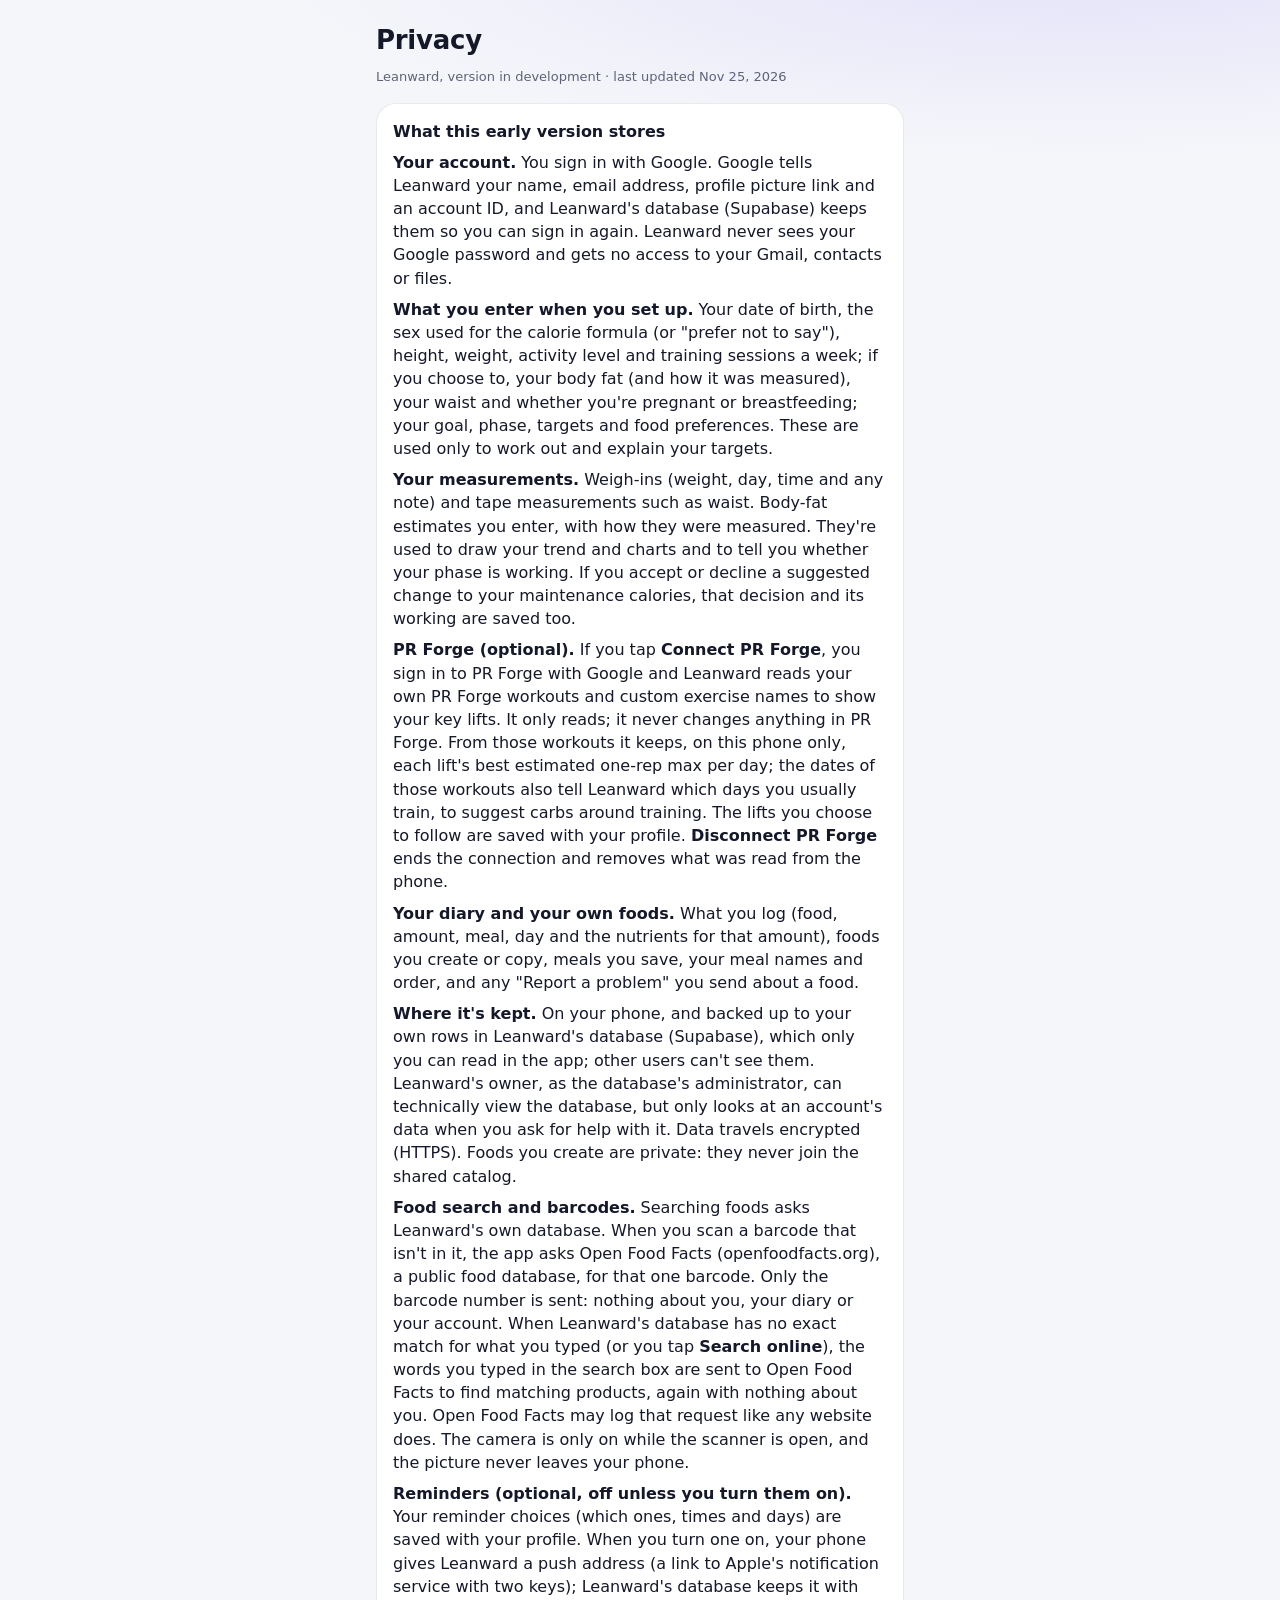
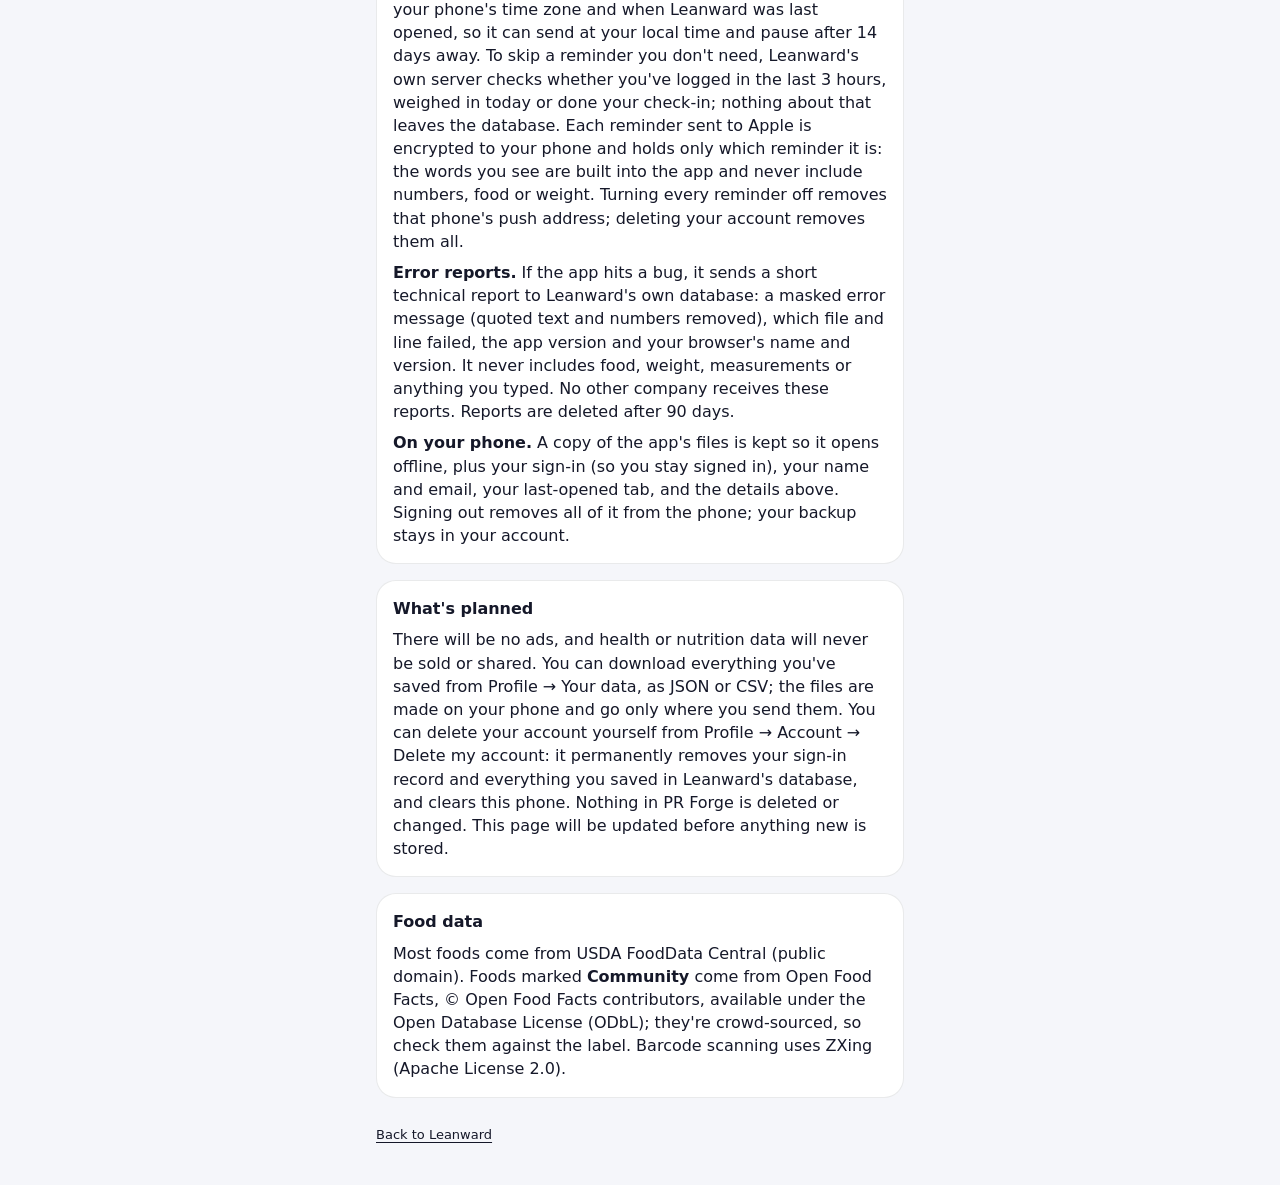
==== commit da31e277: "feat: optional reminders over Web Push (ACC-5, v0.33.0) Log meals, weigh-in and check-in day reminde" ====
--- a/app/privacy.html
+++ b/app/privacy.html
@@ -11,7 +11,7 @@
 </head>
 <body>
   <main class="view" style="padding-bottom:40px">
-    <header class="top"><h1>Privacy</h1><p class="muted small">Leanward, version in development · last updated Nov 3, 2026</p></header>
+    <header class="top"><h1>Privacy</h1><p class="muted small">Leanward, version in development · last updated Nov 25, 2026</p></header>
     <section class="card">
       <h2>What this early version stores</h2>
       <p><b>Your account.</b> You sign in with Google. Google tells Leanward your name, email address, profile picture link and an account ID, and Leanward's database (Supabase) keeps them so you can sign in again. Leanward never sees your Google password and gets no access to your Gmail, contacts or files.</p>
@@ -21,6 +21,7 @@
       <p><b>Your diary and your own foods.</b> What you log (food, amount, meal, day and the nutrients for that amount), foods you create or copy, meals you save, your meal names and order, and any "Report a problem" you send about a food.</p>
       <p><b>Where it's kept.</b> On your phone, and backed up to your own rows in Leanward's database (Supabase), which only you can read in the app; other users can't see them. Leanward's owner, as the database's administrator, can technically view the database, but only looks at an account's data when you ask for help with it. Data travels encrypted (HTTPS). Foods you create are private: they never join the shared catalog.</p>
       <p><b>Food search and barcodes.</b> Searching foods asks Leanward's own database. When you scan a barcode that isn't in it, the app asks Open Food Facts (openfoodfacts.org), a public food database, for that one barcode. Only the barcode number is sent: nothing about you, your diary or your account. When Leanward's database has no exact match for what you typed (or you tap <b>Search online</b>), the words you typed in the search box are sent to Open Food Facts to find matching products, again with nothing about you. Open Food Facts may log that request like any website does. The camera is only on while the scanner is open, and the picture never leaves your phone.</p>
+      <p><b>Reminders (optional, off unless you turn them on).</b> Your reminder choices (which ones, times and days) are saved with your profile. When you turn one on, your phone gives Leanward a push address (a link to Apple's notification service with two keys); Leanward's database keeps it with your phone's time zone and when Leanward was last opened, so it can send at your local time and pause after 14 days away. To skip a reminder you don't need, Leanward's own server checks whether you've logged in the last 3 hours, weighed in today or done your check-in; nothing about that leaves the database. Each reminder sent to Apple is encrypted to your phone and holds only which reminder it is: the words you see are built into the app and never include numbers, food or weight. Turning every reminder off removes that phone's push address; deleting your account removes them all.</p>
       <p><b>Error reports.</b> If the app hits a bug, it sends a short technical report to Leanward's own database: a masked error message (quoted text and numbers removed), which file and line failed, the app version and your browser's name and version. It never includes food, weight, measurements or anything you typed. No other company receives these reports. Reports are deleted after 90 days.</p>
       <p><b>On your phone.</b> A copy of the app's files is kept so it opens offline, plus your sign-in (so you stay signed in), your name and email, your last-opened tab, and the details above. Signing out removes all of it from the phone; your backup stays in your account.</p>
     </section>
--- a/app/css/app.css
+++ b/app/css/app.css
@@ -66,6 +66,18 @@
 .sheet { touch-action: pan-y; will-change: transform; }
 .sheet.dragging { transition: none; }
 .sheet.settling { transition: transform .18s ease-out; }
+.swipe { position: relative; overflow: hidden; }
+.swipe > .swdel { position: absolute; top: 0; right: 0; bottom: 0; width: 88px; border: 0; background: #E5484D; color: #fff; font: inherit; font-size: 14px; font-weight: 700; transition: width .15s; visibility: hidden; }
+.swipe.dragging > .swdel, .swipe.open > .swdel, .swipe.full > .swdel { visibility: visible; }
+.swipe.full > .swdel { width: 100%; text-align: right; padding-right: 26px; }
+.swipe > :not(.swdel), .swipe > .item.food { position: relative; z-index: 1; background: var(--card); transition: transform .2s ease; touch-action: pan-y; }
+.swipe.dragging > :not(.swdel) { transition: none; }
+.mitem .list > .swipe .item.food { border-top: 0; }
+.mitem .list > .swipe + .swipe { border-top: 1px solid var(--line); }
+.toast.act { display: flex; align-items: center; gap: 14px; width: max-content; max-width: min(92%, 380px); }
+.toast.act span { min-width: 0; overflow: hidden; text-overflow: ellipsis; white-space: nowrap; }
+.toast.act button { flex: none; background: none; border: 0; color: inherit; font: inherit; font-weight: 800; text-decoration: underline; text-underline-offset: 3px; padding: 4px 2px; }
+.toast[hidden] { display: none; }
 .toast { position: fixed; left: 50%; transform: translateX(-50%); bottom: calc(150px + env(safe-area-inset-bottom, 0px)); background: var(--fg); color: var(--bg); font-size: 14px; font-weight: 600; padding: 9px 16px; border-radius: 999px; z-index: 30; max-width: 90%; }
 [hidden] { display: none !important; }
 
@@ -303,7 +315,7 @@
 :root { --raised: #22242b; --r-card: 20px; --gut: 16px; }
 @media (prefers-color-scheme: light) { :root:not([data-theme="dark"]) { --raised: #eceef3; --card: #ffffff; } }
 :root[data-theme="light"] { --raised: #eceef3; --card: #ffffff; }
-.num, .hero2 b, .mrow2 .v, .mini .big, .sumcard .big, .ringtxt b { font-variant-numeric: tabular-nums; }
+.num, .hero2 b, .mrow2 .v, .sumcard .big, .ringtxt b { font-variant-numeric: tabular-nums; }
 .ic { width: 20px; height: 20px; flex: none; }
 .view { gap: 16px; }
 .card { border-radius: var(--r-card); }
@@ -335,7 +347,7 @@
 .hero2 .ringtxt { position: absolute; inset: 0; display: grid; place-content: center; text-align: center; line-height: 1.15; }
 .hero2 .ringtxt b { font-size: 25px; font-weight: 800; letter-spacing: -.02em; }
 .hero2 .ringtxt span { font-size: 11.5px; color: var(--muted); }
-.hero2 .ringtxt em { font-style: normal; font-size: 12.5px; font-weight: 700; color: var(--g1); margin-top: 2px; }
+.hero2 .ringtxt em { font-style: normal; font-size: 12.5px; font-weight: 700; color: var(--acc-text); margin-top: 2px; }
 .macros2 { display: grid; gap: 9px; border-left: 1px solid var(--line); padding-left: 12px; min-width: 0; }
 .mrow2 { display: grid; grid-template-columns: 20px 1fr auto; column-gap: 8px; align-items: center; }
 .mrow2 .ic { width: 17px; height: 17px; color: var(--g1); grid-row: span 2; }
@@ -352,28 +364,13 @@
 .heronote { grid-column: 1 / -1; margin: 0; font-size: 12.5px; color: var(--muted); }
 
 /* compact cards */
-.minis { display: grid; grid-template-columns: 1fr 1fr; gap: 12px; }
-.mini { background: var(--card); border: 1px solid var(--line); border-radius: var(--r-card); padding: 13px 14px; text-align: left; color: var(--fg); font: inherit; cursor: pointer; display: grid; gap: 4px; min-width: 0; }
-.mini .mhead { display: flex; align-items: center; gap: 7px; font-size: 13px; font-weight: 600; }
-.mini .mhead .ic { width: 18px; height: 18px; color: var(--g1); }
-.mini .mhead .ic:last-child { width: 14px; height: 14px; color: var(--muted); }
-.mini .big { font-size: 25px; font-weight: 800; letter-spacing: -.02em; line-height: 1.15; }
-.mini .big small { font-size: 14px; font-weight: 500; color: var(--muted); margin-left: 3px; }
-.mini .sub { font-size: 12px; color: var(--muted); }
-.mini .sub.good { color: var(--ok); }
-.spark { width: 100%; height: 30px; }
-.spark path { fill: none; stroke: var(--g1); stroke-width: 2; stroke-linecap: round; }
-.spark circle { fill: var(--g1); stroke: var(--card); stroke-width: 2; }
-.sess { display: flex; gap: 7px; margin-top: 6px; flex-wrap: wrap; }
-.sess i { width: 22px; height: 22px; border-radius: 6px; background: var(--raised); }
-.sess i.on { background: linear-gradient(135deg, var(--g1), var(--g2)); }
 
 /* Leanward Intelligence */
 .intel { position: relative; overflow: hidden; border-color: rgba(var(--g1-rgb), .55); background: radial-gradient(120% 90% at 100% 0%, rgba(var(--g1-rgb), .22), transparent 60%), linear-gradient(180deg, rgba(var(--g1-rgb), .08), rgba(var(--g1-rgb), .02)), var(--card); display: grid; gap: 8px; }
 .intelhead { display: flex; flex-wrap: wrap; justify-content: space-between; align-items: center; gap: 4px 8px; }
 .inteltitle { display: inline-flex; align-items: center; gap: 7px; font-size: 13px; font-weight: 700; white-space: nowrap; }
 .inteltitle .ic { color: var(--g1); width: 18px; height: 18px; }
-.beta { font-size: 10px; font-weight: 700; letter-spacing: .04em; text-transform: uppercase; color: var(--g1); border: 1px solid rgba(var(--g1-rgb), .6); border-radius: 999px; padding: 1px 7px; margin-left: 4px; }
+.beta { font-size: 10px; font-weight: 700; letter-spacing: .04em; text-transform: uppercase; color: var(--acc-text); border: 1px solid rgba(var(--g1-rgb), .6); border-radius: 999px; padding: 1px 7px; margin-left: 4px; }
 .intelstate { display: inline-flex; align-items: center; gap: 5px; font-size: 11.5px; color: var(--muted); white-space: nowrap; }
 .intelstate .ic { width: 15px; height: 15px; color: var(--g1); }
 .intel h3 { margin: 0; font-size: 19px; letter-spacing: -.01em; }
@@ -411,7 +408,7 @@
 .mempty b { display: block; font-size: 15px; }
 .mempty span { font-size: 12px; color: var(--muted); }
 .mempty .link { font-size: 12px; padding: 2px 0; }
-.dotbtn { width: 32px; height: 32px; border-radius: 50%; border: 1px solid var(--line); background: var(--raised); color: var(--fg); display: grid; place-content: center; cursor: pointer; }
+.dotbtn { width: 40px; height: 40px; border-radius: 50%; border: 1px solid var(--line); background: var(--raised); color: var(--fg); display: grid; place-content: center; cursor: pointer; }
 .dotbtn .ic { width: 16px; height: 16px; }
 
 /* Progress */
@@ -426,7 +423,7 @@
 .sumcard .big small { font-size: 18px; font-weight: 500; margin-left: 3px; }
 .sumcard .vr { width: 1px; align-self: stretch; background: var(--line); }
 .sumcard button { background: none; border: 0; color: var(--fg); text-align: left; font: inherit; cursor: pointer; padding: 0; display: grid; gap: 2px; }
-.sumcard .phase { font-size: 20px; font-weight: 800; color: var(--g1); }
+.sumcard .phase { font-size: 20px; font-weight: 800; color: var(--acc-text); }
 .good { color: var(--ok); }
 .cardhead { display: flex; justify-content: space-between; align-items: center; gap: 10px; margin-bottom: 8px; }
 .cardhead h2 { margin: 0; display: inline-flex; align-items: center; gap: 8px; font-size: 17px; }
@@ -464,11 +461,10 @@
 .tabs [aria-current="page"] { color: var(--fg); font-weight: 700; position: relative; }
 .tabs [aria-current="page"]::after { content: ""; position: absolute; bottom: -2px; left: 50%; width: 22px; margin-left: -11px; height: 3px; border-radius: 2px; background: linear-gradient(90deg, var(--g1), var(--g2)); box-shadow: 0 0 8px rgba(var(--g1-rgb), .6); }
 .tabs .plus { background: linear-gradient(135deg, var(--g1), var(--g2)); color: #fff; font-weight: 300; box-shadow: 0 6px 20px rgba(var(--g1-rgb), .45), 0 0 0 5px var(--bg); }
-@media (max-width: 370px) { .hero2 .ring { width: 100px; height: 100px; } .hero2 .ringtxt b { font-size: 21px; } .mini .big { font-size: 21px; } .sumcard .big { font-size: 28px; } .ttlrow h1 { font-size: 28px; } }
+@media (max-width: 370px) { .hero2 .ring { width: 100px; height: 100px; } .hero2 .ringtxt b { font-size: 21px; } .sumcard .big { font-size: 28px; } .ttlrow h1 { font-size: 28px; } }
 .chev { width: 28px; height: 28px; border: 0; background: none; color: var(--muted); display: grid; place-content: center; cursor: pointer; padding: 0; }
 .chev .ic { width: 18px; height: 18px; }
 .pairs { grid-template-columns: minmax(0, 1fr) minmax(0, 1fr); }
-.minis { grid-template-columns: minmax(0, 1fr) minmax(0, 1fr); }
 .kv { grid-template-columns: 18px minmax(0, 1fr) auto auto; gap: 6px; }
 .kv > span:nth-child(2) { white-space: nowrap; overflow: hidden; text-overflow: ellipsis; }
 .minicard { min-width: 0; overflow: hidden; }
@@ -499,7 +495,7 @@
 .cardhead > .rangeseg { flex: none; }
 
 /* Plan and Profile in the same design system (v0.22.1) */
-.phasebig { font-size: 26px; font-weight: 800; letter-spacing: -.02em; color: var(--g1); margin-top: 2px; }
+.phasebig { font-size: 26px; font-weight: 800; letter-spacing: -.02em; color: var(--acc-text); margin-top: 2px; }
 .pbar.route2 { height: 7px; margin: 12px 0 6px; }
 .targets > div { background: var(--raised); border-radius: 14px; }
 .targets b { font-variant-numeric: tabular-nums; }
@@ -557,3 +553,18 @@
 @media (prefers-color-scheme: light) { :root:not([data-theme="dark"]) .sheet { background: #fff; } }
 :root[data-theme="light"] .sheet { background: #fff; }
 /* text on coral fills is dark ink: white on #FF756F is ~2.6:1, ink is ~7:1 (WCAG AA needs 4.5:1) */
+
+/* v0.27 (audit fixes) */
+.syncsign { margin: -4px 0 8px; font-size: 12.5px; font-weight: 600; color: var(--muted); }
+/* Small tap targets reach 44 px without changing how they look (iOS guidance). */
+.dotbtn { position: relative; }
+.dotbtn::after { content: ''; position: absolute; inset: -2px; }
+/* Light mode: the accent used as text is darkened to be readable on white (coral: about 4.9:1, was 2.6:1). */
+:root { --acc-text: var(--g1); }
+@media (prefers-color-scheme: light) { :root:not([data-theme="dark"]) { --acc-text: color-mix(in srgb, var(--g1) 68%, #000); } }
+:root[data-theme="light"] { --acc-text: color-mix(in srgb, var(--g1) 68%, #000); }
+/* The Progress sub-tabs scroll sideways: fade the right edge so the cut-off tab reads as "more this way". */
+.subnav { -webkit-mask-image: linear-gradient(90deg, #000 85%, transparent); mask-image: linear-gradient(90deg, #000 85%, transparent); padding-right: 28px; }
+/* Weeks 1–3: progress toward the first read on Today's Intelligence card. */
+.firstread { display: grid; gap: 5px; margin-top: 12px; padding-top: 12px; border-top: 1px solid var(--line); }
+.firstread .frrow { display: flex; justify-content: space-between; margin-top: 4px; }
